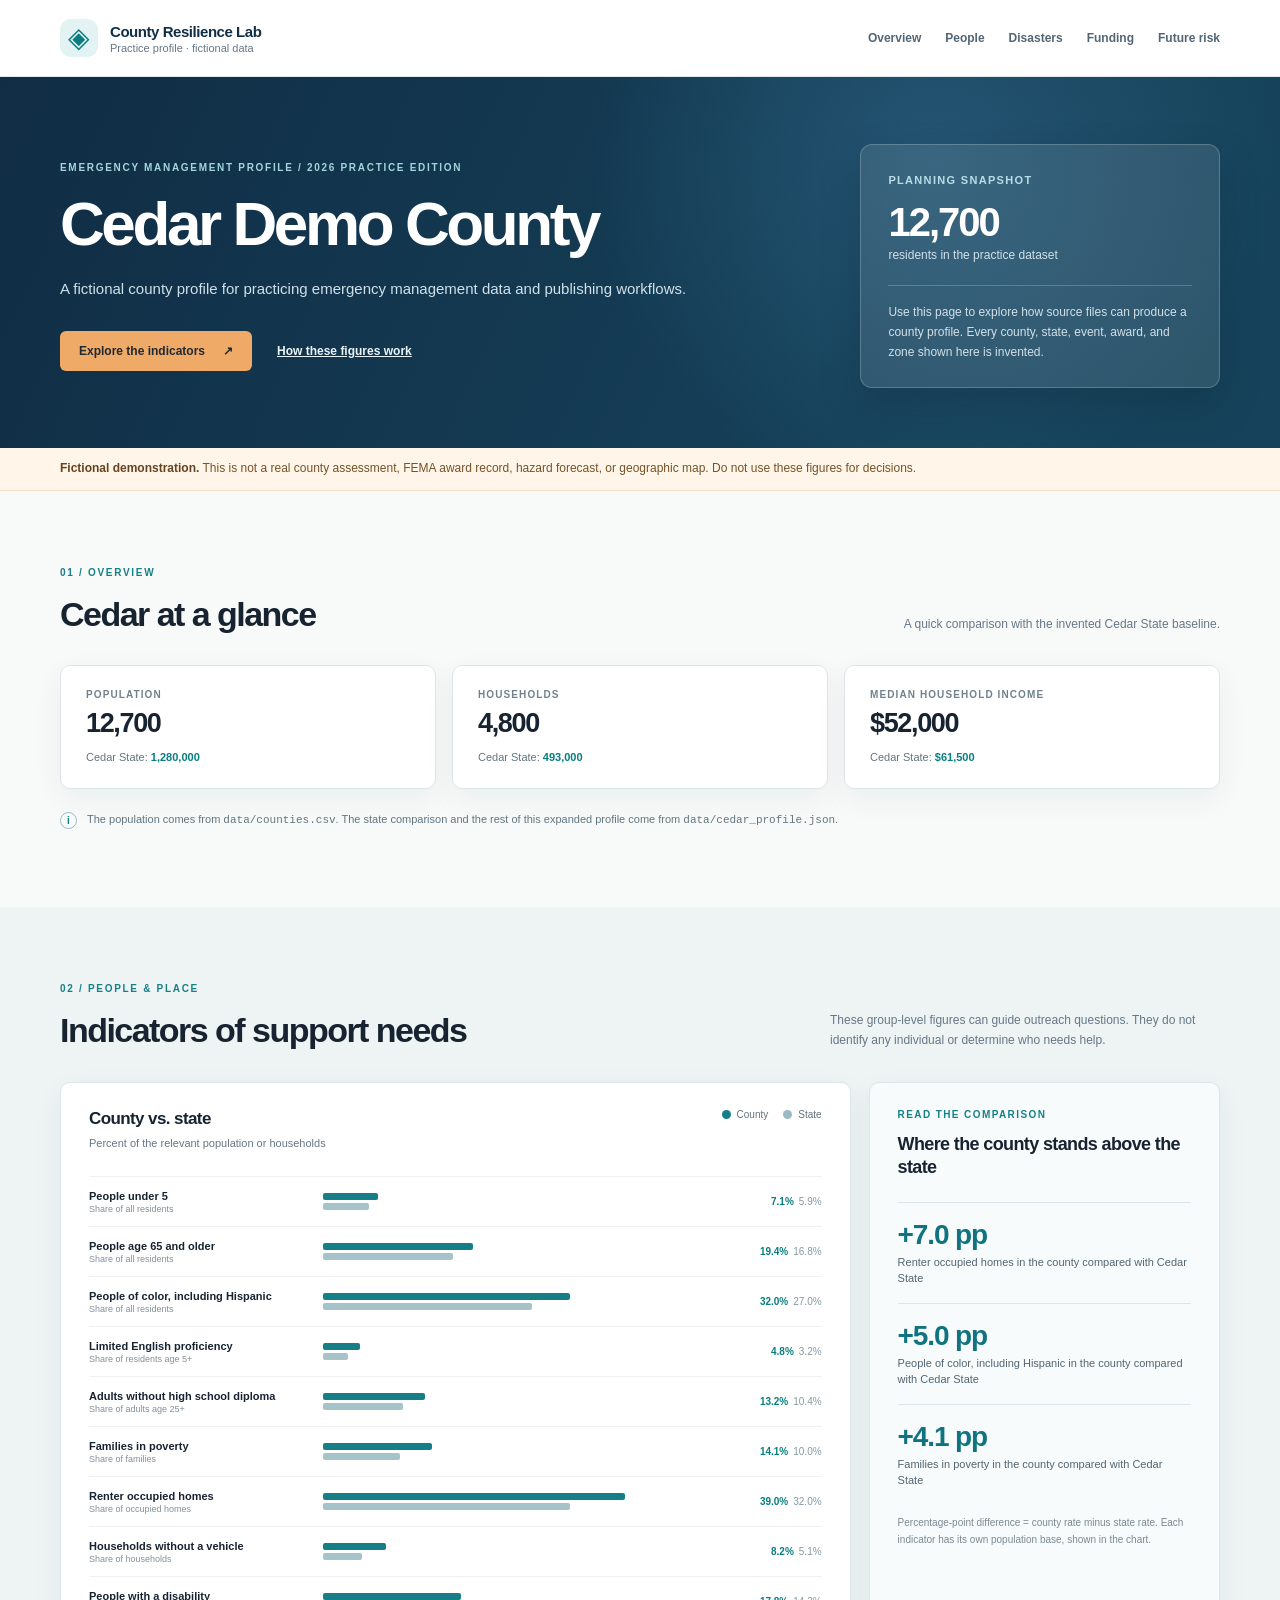
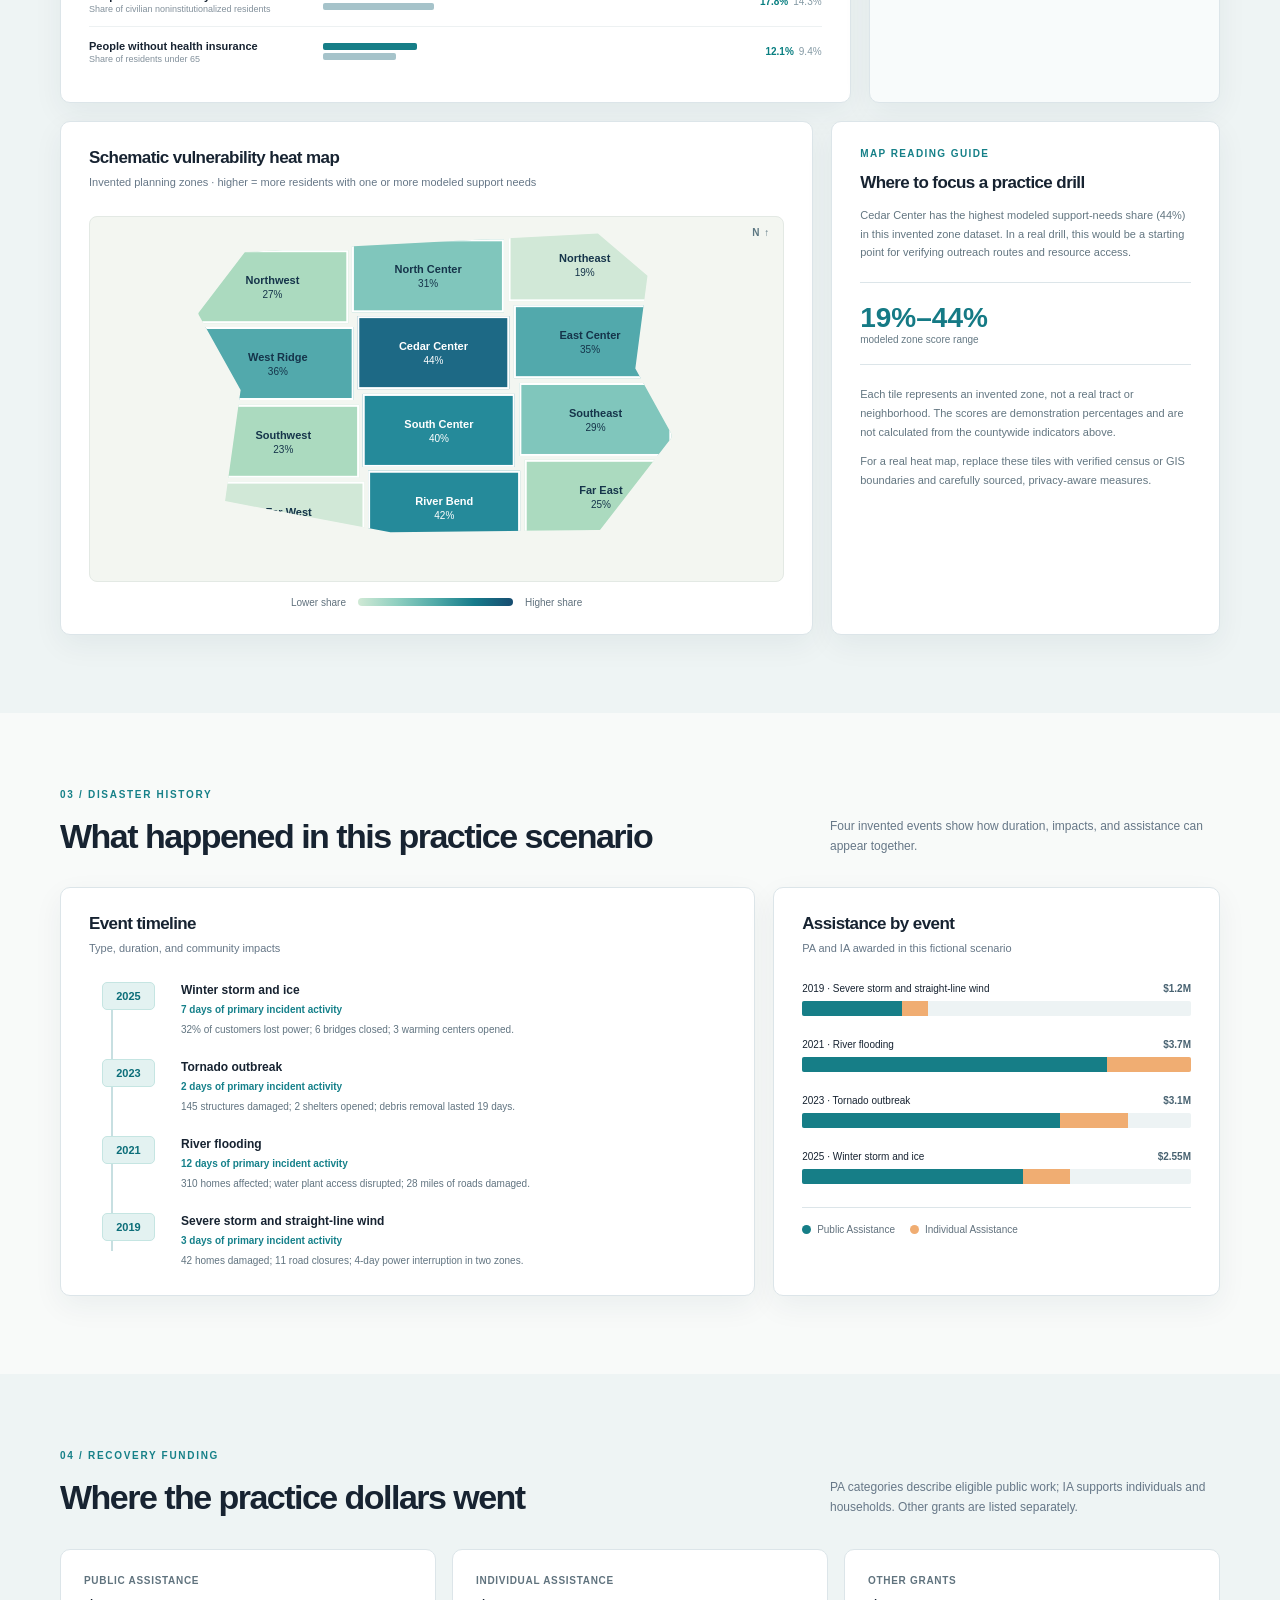
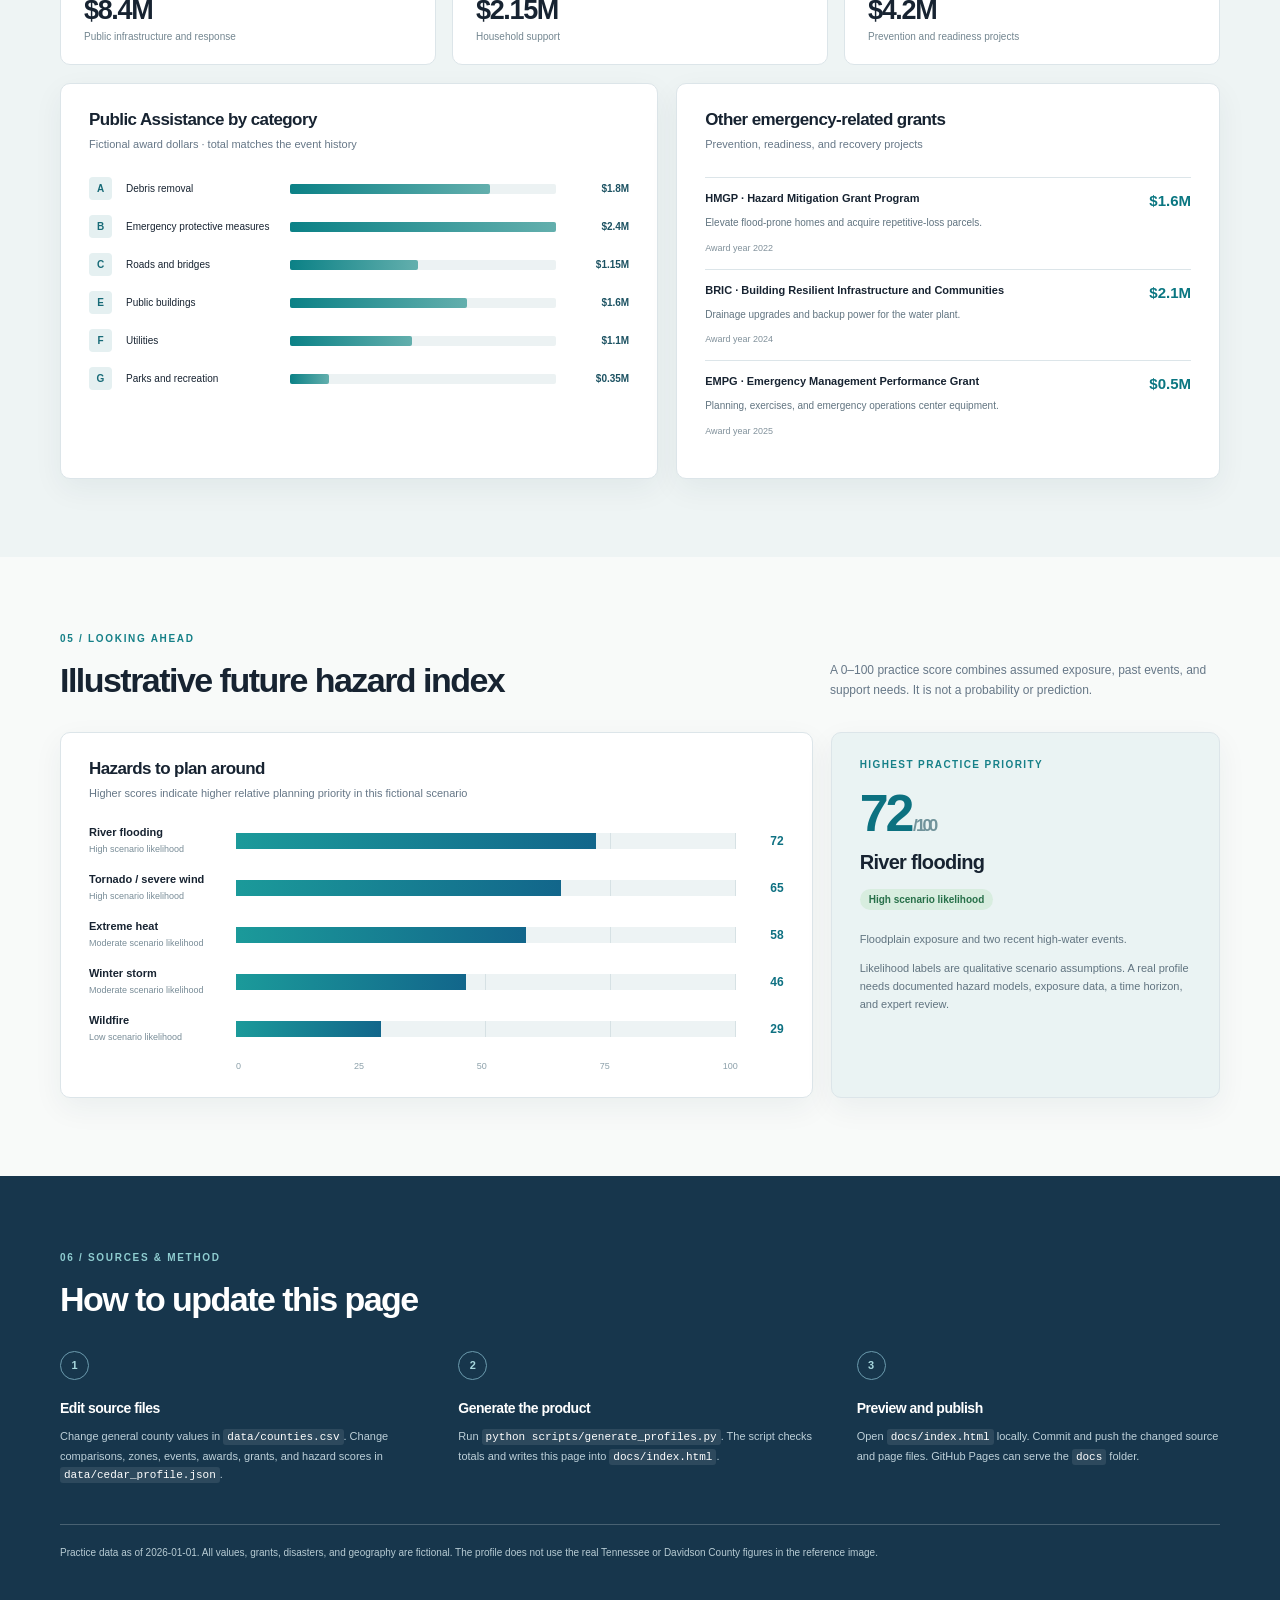
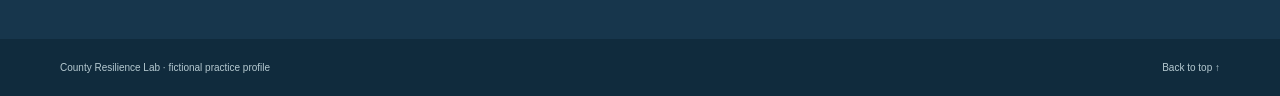
==== docs/index.html @ 6721f36a "expanded county profile attributes" ====
<!doctype html>
<html lang="en">
<head>
  <meta charset="utf-8">
  <meta name="viewport" content="width=device-width, initial-scale=1">
  <meta name="description" content="Fictional Cedar Demo County emergency management profile">
  <title>Cedar Demo County | Resilience Profile</title>
  <link rel="stylesheet" href="assets/dashboard.css">
</head>
<body>
  <header class="site-header" id="top">
    <div class="wrap header-inner">
      <div class="brand"><span class="brand-icon" aria-hidden="true">◈</span><div><strong>County Resilience Lab</strong><small>Practice profile · fictional data</small></div></div>
      <nav aria-label="Sections"><a href="#overview">Overview</a><a href="#people">People</a><a href="#history">Disasters</a><a href="#funding">Funding</a><a href="#risk">Future risk</a></nav>
    </div>
  </header>
  <main>
    <section class="hero">
      <div class="wrap hero-grid">
        <div><p class="eyebrow">Emergency management profile / 2026 practice edition</p><h1 id="county-name">Cedar Demo County</h1><p class="hero-copy" id="description"></p><div class="hero-actions"><a class="button" href="#people">Explore the indicators <span aria-hidden="true">↗</span></a><a class="text-link" href="#methods">How these figures work</a></div></div>
        <div class="hero-callout"><span class="callout-label">Planning snapshot</span><div class="callout-number" id="hero-population"></div><span>residents in the practice dataset</span><div class="callout-rule"></div><p>Use this page to explore how source files can produce a county profile. Every county, state, event, award, and zone shown here is invented.</p></div>
      </div>
    </section>
    <div class="fiction-banner"><div class="wrap"><strong>Fictional demonstration.</strong> This is not a real county assessment, FEMA award record, hazard forecast, or geographic map. Do not use these figures for decisions.</div></div>
    <section class="section wrap" id="overview"><div class="section-head"><div><p class="eyebrow blue">01 / Overview</p><h2>Cedar at a glance</h2></div><p class="section-intro">A quick comparison with the invented Cedar State baseline.</p></div><div class="stat-grid" id="stat-grid"></div><div class="overview-note"><span class="note-icon">i</span><p>The population comes from <code>data/counties.csv</code>. The state comparison and the rest of this expanded profile come from <code>data/cedar_profile.json</code>.</p></div></section>
    <section class="section section-tint" id="people"><div class="wrap"><div class="section-head"><div><p class="eyebrow blue">02 / People &amp; place</p><h2>Indicators of support needs</h2></div><p class="section-intro">These group-level figures can guide outreach questions. They do not identify any individual or determine who needs help.</p></div><div class="people-layout"><div class="panel indicator-panel"><div class="panel-heading"><div><h3>County vs. state</h3><p>Percent of the relevant population or households</p></div><div class="legend"><span><i class="dot county-dot"></i> County</span><span><i class="dot state-dot"></i> State</span></div></div><div id="indicator-chart" class="indicator-chart"></div></div><div class="panel insight-panel"><div class="small-kicker">Read the comparison</div><h3>Where the county stands above the state</h3><div id="indicator-insights"></div><p class="fine-print">Percentage-point difference = county rate minus state rate. Each indicator has its own population base, shown in the chart.</p></div></div><div class="map-layout"><div class="panel map-panel"><div class="panel-heading"><div><h3>Schematic vulnerability heat map</h3><p>Invented planning zones · higher = more residents with one or more modeled support needs</p></div></div><div class="map-frame"><div class="compass">N ↑</div><div class="heat-grid" id="heat-grid" role="img" aria-label="Schematic heat map of 12 fictional Cedar Demo County planning zones"></div></div><div class="heat-legend"><span>Lower share</span><div class="gradient" aria-hidden="true"></div><span>Higher share</span></div></div><div class="panel map-explain"><div class="small-kicker">Map reading guide</div><h3>Where to focus a practice drill</h3><p id="hot-zone"></p><div class="map-metric"><strong id="heat-range"></strong><span>modeled zone score range</span></div><p>Each tile represents an invented zone, not a real tract or neighborhood. The scores are demonstration percentages and are not calculated from the countywide indicators above.</p><p>For a real heat map, replace these tiles with verified census or GIS boundaries and carefully sourced, privacy-aware measures.</p></div></div></div></section>
    <section class="section wrap" id="history"><div class="section-head"><div><p class="eyebrow blue">03 / Disaster history</p><h2>What happened in this practice scenario</h2></div><p class="section-intro">Four invented events show how duration, impacts, and assistance can appear together.</p></div><div class="history-layout"><div class="panel"><div class="panel-heading"><div><h3>Event timeline</h3><p>Type, duration, and community impacts</p></div></div><div id="event-timeline" class="timeline"></div></div><div class="panel awards-panel"><h3>Assistance by event</h3><p>PA and IA awarded in this fictional scenario</p><div id="event-awards" class="event-awards"></div><div class="legend bottom-legend"><span><i class="dot pa-dot"></i> Public Assistance</span><span><i class="dot ia-dot"></i> Individual Assistance</span></div></div></div></section>
    <section class="section section-tint" id="funding"><div class="wrap"><div class="section-head"><div><p class="eyebrow blue">04 / Recovery funding</p><h2>Where the practice dollars went</h2></div><p class="section-intro">PA categories describe eligible public work; IA supports individuals and households. Other grants are listed separately.</p></div><div class="funding-totals" id="funding-totals"></div><div class="funding-layout"><div class="panel"><div class="panel-heading"><div><h3>Public Assistance by category</h3><p>Fictional award dollars · total matches the event history</p></div></div><div id="pa-chart" class="pa-chart"></div></div><div class="panel grant-panel"><div class="panel-heading"><div><h3>Other emergency-related grants</h3><p>Prevention, readiness, and recovery projects</p></div></div><div id="grant-list"></div></div></div></div></section>
    <section class="section wrap" id="risk"><div class="section-head"><div><p class="eyebrow blue">05 / Looking ahead</p><h2>Illustrative future hazard index</h2></div><p class="section-intro">A 0–100 practice score combines assumed exposure, past events, and support needs. It is not a probability or prediction.</p></div><div class="risk-layout"><div class="panel"><div class="panel-heading"><div><h3>Hazards to plan around</h3><p>Higher scores indicate higher relative planning priority in this fictional scenario</p></div></div><div id="risk-chart"></div><div class="risk-axis"><span>0</span><span>25</span><span>50</span><span>75</span><span>100</span></div></div><div class="panel risk-insight"><div class="small-kicker">Highest practice priority</div><div id="top-risk"></div><p class="fine-print">Likelihood labels are qualitative scenario assumptions. A real profile needs documented hazard models, exposure data, a time horizon, and expert review.</p></div></div></section>
    <section class="section methods" id="methods"><div class="wrap"><div class="section-head"><div><p class="eyebrow blue">06 / Sources &amp; method</p><h2>How to update this page</h2></div></div><div class="method-grid"><div><span class="method-number">1</span><h3>Edit source files</h3><p>Change general county values in <code>data/counties.csv</code>. Change comparisons, zones, events, awards, grants, and hazard scores in <code>data/cedar_profile.json</code>.</p></div><div><span class="method-number">2</span><h3>Generate the product</h3><p>Run <code>python scripts/generate_profiles.py</code>. The script checks totals and writes this page into <code>docs/index.html</code>.</p></div><div><span class="method-number">3</span><h3>Preview and publish</h3><p>Open <code>docs/index.html</code> locally. Commit and push the changed source and page files. GitHub Pages can serve the <code>docs</code> folder.</p></div></div><p class="source-footer">Practice data as of <span id="as-of"></span>. All values, grants, disasters, and geography are fictional. The profile does not use the real Tennessee or Davidson County figures in the reference image.</p></div></section>
  </main>
  <footer><div class="wrap footer-inner"><span>County Resilience Lab · fictional practice profile</span><a href="#top">Back to top ↑</a></div></footer>
  <script>window.PROFILE_DATA = {"county": "Cedar Demo County", "state": "Cedar State", "as_of": "2026-01-01", "description": "A fictional county profile for practicing emergency management data and publishing workflows.", "state_facts": {"population": 1280000, "households": 493000, "median_household_income": 61500}, "indicators": [{"label": "People under 5", "county": 7.1, "state": 5.9, "note": "Share of all residents"}, {"label": "People age 65 and older", "county": 19.4, "state": 16.8, "note": "Share of all residents"}, {"label": "People of color, including Hispanic", "county": 32.0, "state": 27.0, "note": "Share of all residents"}, {"label": "Limited English proficiency", "county": 4.8, "state": 3.2, "note": "Share of residents age 5+"}, {"label": "Adults without high school diploma", "county": 13.2, "state": 10.4, "note": "Share of adults age 25+"}, {"label": "Families in poverty", "county": 14.1, "state": 10.0, "note": "Share of families"}, {"label": "Renter occupied homes", "county": 39.0, "state": 32.0, "note": "Share of occupied homes"}, {"label": "Households without a vehicle", "county": 8.2, "state": 5.1, "note": "Share of households"}, {"label": "People with a disability", "county": 17.8, "state": 14.3, "note": "Share of civilian noninstitutionalized residents"}, {"label": "People without health insurance", "county": 12.1, "state": 9.4, "note": "Share of residents under 65"}], "zones": [{"name": "Northwest", "score": 27, "population": 880}, {"name": "North Center", "score": 31, "population": 1100}, {"name": "Northeast", "score": 19, "population": 960}, {"name": "West Ridge", "score": 36, "population": 1010}, {"name": "Cedar Center", "score": 44, "population": 1690}, {"name": "East Center", "score": 35, "population": 1150}, {"name": "Southwest", "score": 23, "population": 840}, {"name": "South Center", "score": 40, "population": 1360}, {"name": "Southeast", "score": 29, "population": 1030}, {"name": "Far West", "score": 20, "population": 790}, {"name": "River Bend", "score": 42, "population": 1060}, {"name": "Far East", "score": 25, "population": 830}], "disasters": [{"year": 2019, "type": "Severe storm and straight-line wind", "duration_days": 3, "impact": "42 homes damaged; 11 road closures; 4-day power interruption in two zones.", "pa": 950000, "ia": 250000}, {"year": 2021, "type": "River flooding", "duration_days": 12, "impact": "310 homes affected; water plant access disrupted; 28 miles of roads damaged.", "pa": 2900000, "ia": 800000}, {"year": 2023, "type": "Tornado outbreak", "duration_days": 2, "impact": "145 structures damaged; 2 shelters opened; debris removal lasted 19 days.", "pa": 2450000, "ia": 650000}, {"year": 2025, "type": "Winter storm and ice", "duration_days": 7, "impact": "32% of customers lost power; 6 bridges closed; 3 warming centers opened.", "pa": 2100000, "ia": 450000}], "pa_categories": [{"code": "A", "name": "Debris removal", "amount": 1800000}, {"code": "B", "name": "Emergency protective measures", "amount": 2400000}, {"code": "C", "name": "Roads and bridges", "amount": 1150000}, {"code": "E", "name": "Public buildings", "amount": 1600000}, {"code": "F", "name": "Utilities", "amount": 1100000}, {"code": "G", "name": "Parks and recreation", "amount": 350000}], "grants": [{"name": "Hazard Mitigation Grant Program", "short": "HMGP", "year": 2022, "amount": 1600000, "purpose": "Elevate flood-prone homes and acquire repetitive-loss parcels."}, {"name": "Building Resilient Infrastructure and Communities", "short": "BRIC", "year": 2024, "amount": 2100000, "purpose": "Drainage upgrades and backup power for the water plant."}, {"name": "Emergency Management Performance Grant", "short": "EMPG", "year": 2025, "amount": 500000, "purpose": "Planning, exercises, and emergency operations center equipment."}], "hazards": [{"type": "River flooding", "score": 72, "likelihood": "High", "driver": "Floodplain exposure and two recent high-water events"}, {"type": "Tornado / severe wind", "score": 65, "likelihood": "High", "driver": "Open terrain and historic wind damage"}, {"type": "Extreme heat", "score": 58, "likelihood": "Moderate", "driver": "Older residents and limited cooling access"}, {"type": "Winter storm", "score": 46, "likelihood": "Moderate", "driver": "Power and road network sensitivity"}, {"type": "Wildfire", "score": 29, "likelihood": "Low", "driver": "Limited modeled wildland exposure"}], "facts": {"population": 12700, "households": 4800, "median_household_income": 52000}};</script>
  <script src="assets/dashboard.js"></script>
</body>
</html>
---- docs/assets/dashboard.css ----
:root{--ink:#172331;--muted:#667787;--navy:#102f47;--blue:#17668a;--sky:#e9f3f6;--teal:#087e80;--orange:#e8904b;--line:#dce5e9;--paper:#fff;--bg:#f8faf9;--shadow:0 10px 30px rgba(22,51,68,.06);font-family:'DM Sans',Arial,sans-serif;color:var(--ink);background:var(--bg);scroll-behavior:smooth}
*{box-sizing:border-box}body{margin:0}a{color:inherit}button{font:inherit}.wrap{width:min(1160px,calc(100% - 48px));margin:auto}.site-header{background:#fff;border-bottom:1px solid #e2e9ed}.header-inner{display:flex;align-items:center;justify-content:space-between;gap:25px;min-height:76px}.brand{display:flex;align-items:center;gap:12px;color:var(--navy)}.brand-icon{display:grid;place-items:center;width:38px;height:38px;background:#e3f2f3;border-radius:11px;color:var(--teal);font-size:28px;line-height:1}.brand strong,.brand small{display:block}.brand strong{font:800 15px Manrope,Arial,sans-serif;letter-spacing:-.03em}.brand small{font-size:11px;color:var(--muted);margin-top:2px}.site-header nav{display:flex;gap:24px}.site-header nav a{font-size:12px;text-decoration:none;font-weight:700;color:#536676}.site-header nav a:hover,.footer-inner a:hover{text-decoration:underline;color:var(--blue)}
.hero{background:radial-gradient(circle at 73% 23%,#245573 0,transparent 35%),linear-gradient(115deg,#102d45,#16435b 80%);color:#fff;padding:67px 0 60px}.hero-grid{display:grid;grid-template-columns:minmax(0,1.5fr) minmax(285px,.75fr);gap:7%;align-items:center}.eyebrow{font-weight:800;text-transform:uppercase;letter-spacing:.17em;font-size:10px;color:#a2d6d8;margin:0 0 16px}.eyebrow.blue{color:#168088}.hero h1{font:800 clamp(38px,5vw,62px)/1.12 Manrope,Arial,sans-serif;letter-spacing:-.055em;margin:0 0 18px}.hero-copy{color:#d1e1e8;line-height:1.75;max-width:650px;font-size:15px}.hero-actions{display:flex;align-items:center;gap:25px;margin-top:28px}.button{background:#f0aa68;color:#1f2932;text-decoration:none;font-weight:800;padding:13px 19px;border-radius:6px;font-size:12px;display:inline-flex;gap:18px}.button:hover{background:#ffbd7f}.text-link{color:#eaf4f7;font-size:12px;font-weight:700}.hero-callout{background:rgba(255,255,255,.1);border:1px solid rgba(255,255,255,.2);border-radius:12px;padding:25px 27px;box-shadow:0 18px 38px #0a213045}.callout-label{font-size:11px;letter-spacing:.12em;text-transform:uppercase;color:#b9dce5;font-weight:700}.callout-number{font:800 40px Manrope,Arial,sans-serif;letter-spacing:-.05em;margin:12px 0 0}.hero-callout>span:nth-of-type(2){font-size:12px;color:#d1e1e8}.callout-rule{height:1px;background:#ffffff36;margin:22px 0 17px}.hero-callout p{font-size:12px;line-height:1.65;color:#d1e1e8;margin:0}.fiction-banner{background:#fff6e9;border-bottom:1px solid #f3e1c9;color:#745328;font-size:12px;line-height:1.6;padding:11px 0}.fiction-banner strong{color:#65431f}
.section{padding-top:76px;padding-bottom:78px;scroll-margin-top:10px}.section-tint{background:#eef4f4}.section-head{display:flex;justify-content:space-between;align-items:end;gap:25px;margin-bottom:31px}.section-head h2{font:800 clamp(26px,3vw,34px)/1.2 Manrope,Arial,sans-serif;letter-spacing:-.045em;margin:0}.section-intro{max-width:390px;font-size:12px;line-height:1.65;color:var(--muted);margin:0}.stat-grid{display:grid;grid-template-columns:repeat(3,1fr);gap:16px}.stat-card,.panel{background:var(--paper);border:1px solid var(--line);box-shadow:var(--shadow);border-radius:10px}.stat-card{padding:23px 25px}.stat-card .stat-label{display:block;text-transform:uppercase;font-size:10px;letter-spacing:.11em;color:#71828d;font-weight:800}.stat-card strong{display:block;font:800 27px Manrope,Arial,sans-serif;letter-spacing:-.05em;margin:8px 0}.stat-card .stat-compare{font-size:11px;color:#617581}.stat-card .stat-compare b{color:var(--teal)}.overview-note{display:flex;align-items:center;gap:10px;margin-top:22px;color:#617581;font-size:11px}.overview-note p{margin:0;line-height:1.5}.note-icon{display:grid;place-items:center;border:1px solid #98bbc3;border-radius:50%;width:17px;height:17px;flex:none;color:var(--teal);font-size:10px;font-weight:700}.panel{padding:26px 28px}.panel-heading{display:flex;justify-content:space-between;gap:18px;align-items:flex-start;margin-bottom:25px}.panel h3,.method-grid h3{font:800 17px Manrope,Arial,sans-serif;letter-spacing:-.035em;margin:0 0 6px}.panel-heading p,.awards-panel>p{font-size:11px;color:var(--muted);margin:0;line-height:1.5}.people-layout{display:grid;grid-template-columns:minmax(0,1.8fr) minmax(260px,.8fr);gap:18px}.legend{display:flex;gap:15px;align-items:center;white-space:nowrap;font-size:10px;color:#61717d}.legend>span{display:flex;align-items:center;gap:6px}.dot{display:inline-block;width:9px;height:9px;border-radius:50%}.county-dot,.pa-dot{background:#167e87}.state-dot{background:#9bbbc4}.ia-dot{background:#f0ad72}.indicator-row{display:grid;grid-template-columns:220px minmax(130px,1fr) 98px;align-items:center;gap:14px;padding:10px 0;border-top:1px solid #edf1f2}.indicator-label strong{display:block;font-size:11px}.indicator-label small{display:block;font-size:9px;color:#82909b;margin-top:2px}.paired-bars{height:29px;display:flex;flex-direction:column;justify-content:center;gap:3px}.paired-bars i{height:7px;border-radius:2px;display:block}.paired-bars .county{background:#167e87}.paired-bars .state{background:#a6c3ca}.indicator-values{font-size:10px;text-align:right;white-space:nowrap}.indicator-values b{color:#087e80}.indicator-values span{color:#8499a4;margin-left:5px}.small-kicker{font-size:10px;letter-spacing:.14em;color:#168088;text-transform:uppercase;font-weight:800;margin-bottom:13px}.insight-panel{background:#f8fbfb}.insight-panel h3{font-size:18px;line-height:1.3;margin-bottom:23px}.insight-item{border-top:1px solid var(--line);padding:16px 0}.insight-item strong{font:800 28px Manrope,Arial,sans-serif;letter-spacing:-.04em;color:#0f7380}.insight-item span{display:block;font-size:11px;line-height:1.45;margin-top:4px;color:#526573}.fine-print{font-size:10px;line-height:1.65;color:#7a8993}.map-layout{display:grid;grid-template-columns:minmax(0,1.55fr) minmax(260px,.8fr);gap:18px;margin-top:18px}.map-frame{position:relative;background:#f3f6f1;border:1px solid #e3e9e4;border-radius:8px;padding:22px 36px 28px;min-height:366px}.compass{position:absolute;top:10px;right:13px;font-size:10px;letter-spacing:.1em;font-weight:800;color:#5c7782}.heat-grid{height:305px;width:min(100%,465px);margin:auto;display:grid;grid-template-columns:repeat(3,1fr);grid-template-rows:repeat(4,1fr);gap:4px;transform:rotate(-4deg);clip-path:polygon(11% 0,87% 2%,97% 17%,93% 47%,100% 70%,83% 99%,38% 95%,3% 81%,8% 45%,0 19%)}.heat-cell{border:2px solid #fff;display:flex;justify-content:center;align-items:center;flex-direction:column;gap:3px;text-align:center;color:#15344a;min-width:0;padding:4px;transform:rotate(4deg)}.heat-cell strong{font-size:11px}.heat-cell span{font-size:10px}.heat-cell:focus{outline:3px solid #173e63;outline-offset:-3px}.heat-legend{display:flex;gap:12px;align-items:center;margin-top:15px;justify-content:center;font-size:10px;color:#60717d}.gradient{width:155px;height:8px;border-radius:99px;background:linear-gradient(90deg,#d0e9d5,#8fcfc0,#50aaa8,#167b8b,#174c70)}.map-explain p{font-size:11px;line-height:1.7;color:#637681}.map-explain .map-metric{display:flex;flex-direction:column;border-top:1px solid var(--line);border-bottom:1px solid var(--line);padding:19px 0;margin:20px 0}.map-metric strong{font:800 28px Manrope,Arial,sans-serif;color:#157a85}.map-metric span{font-size:10px;color:#657984}.map-explain h3{line-height:1.35}
.history-layout{display:grid;grid-template-columns:minmax(0,1.4fr) minmax(290px,.9fr);gap:18px}.timeline{position:relative;padding-left:13px}.timeline:before{content:"";position:absolute;left:22px;top:18px;bottom:18px;background:#c7dfe1;width:2px}.event{position:relative;display:grid;grid-template-columns:69px 1fr;gap:10px;padding:0 0 21px}.event:last-child{padding-bottom:0}.event-year{z-index:1;position:relative;width:53px;height:28px;display:grid;place-items:center;background:#e3f2f1;border:1px solid #c5e5e2;border-radius:5px;color:#0c6e79;font-weight:800;font-size:11px}.event-content h4{font:800 12px Manrope,Arial,sans-serif;margin:1px 0 5px}.event-content p{font-size:10px;color:#617480;line-height:1.55;margin:0}.event-meta{color:#15808a!important;font-weight:700;margin-bottom:5px!important}.event-awards{margin-top:26px}.award-row{margin-bottom:23px}.award-row-top{display:flex;justify-content:space-between;font-size:10px;gap:10px;margin-bottom:7px}.award-row-top strong{color:#486271}.award-track{height:15px;background:#edf3f4;border-radius:2px;display:flex;overflow:hidden}.award-track .pa{background:#167e87}.award-track .ia{background:#f0ad72}.bottom-legend{border-top:1px solid var(--line);padding-top:16px;white-space:normal}
.funding-totals{display:grid;grid-template-columns:repeat(3,1fr);gap:16px;margin-bottom:18px}.funding-total{background:#fff;border:1px solid var(--line);border-radius:10px;padding:20px 23px}.funding-total span{font-size:10px;color:#60737e;letter-spacing:.07em;text-transform:uppercase;font-weight:800}.funding-total strong{font:800 27px Manrope,Arial,sans-serif;letter-spacing:-.05em;display:block;margin-top:7px}.funding-total small{font-size:10px;color:#738690}.funding-layout{display:grid;grid-template-columns:minmax(0,1.1fr) minmax(300px,1fr);gap:18px}.pa-row{display:grid;grid-template-columns:28px 155px 1fr 64px;align-items:center;gap:9px;margin-bottom:15px;font-size:10px}.pa-code{display:grid;place-items:center;width:23px;height:23px;background:#e5f0f1;color:#176a77;border-radius:4px;font-weight:800}.pa-track{height:10px;background:#ecf2f3;border-radius:2px}.pa-fill{display:block;height:100%;background:linear-gradient(90deg,#0b8186,#63afad);border-radius:2px}.pa-amount{text-align:right;font-weight:800;color:#1c5262}.grant-item{padding:14px 0;border-top:1px solid var(--line)}.grant-top{display:flex;justify-content:space-between;gap:12px}.grant-item strong{font-size:11px}.grant-item .grant-amount{font:800 15px Manrope,Arial,sans-serif;color:#0a7681;white-space:nowrap}.grant-item p{font-size:10px;color:#617480;line-height:1.55;margin:6px 0}.grant-item small{font-size:9px;color:#81919b}
.risk-layout{display:grid;grid-template-columns:minmax(0,1.45fr) minmax(270px,.75fr);gap:18px}.risk-row{display:grid;grid-template-columns:135px 1fr 36px;gap:12px;align-items:center;margin:17px 0}.risk-label strong{display:block;font-size:11px}.risk-label small{font-size:9px;color:#788c97}.risk-track{height:16px;background:repeating-linear-gradient(90deg,#edf3f4 0,#edf3f4 calc(25% - 1px),#d6e1e4 calc(25% - 1px),#d6e1e4 25%)}.risk-fill{height:100%;background:linear-gradient(90deg,#1b9a9a,#12668b);display:block}.risk-score{text-align:right;color:#0f7182;font-weight:800;font-size:12px}.risk-axis{display:flex;justify-content:space-between;margin:8px 46px 0 147px;color:#8ca0aa;font-size:9px}.risk-insight{background:#eaf3f3}.risk-insight .big-risk{font:800 52px Manrope,Arial,sans-serif;letter-spacing:-.06em;color:#0c7180;margin:8px 0}.risk-insight h3{font-size:20px}.risk-insight p{font-size:11px;line-height:1.65;color:#617480}.risk-insight .likelihood-pill{display:inline-block;padding:5px 9px;background:#d8eddf;color:#277049;font-size:10px;font-weight:800;border-radius:99px;margin:9px 0}
.methods{background:#17364c;color:#e8f0f2}.methods .section-head h2{color:#fff}.methods .eyebrow.blue{color:#8fcdd0}.method-grid{display:grid;grid-template-columns:repeat(3,1fr);gap:35px}.method-number{display:grid;place-items:center;width:29px;height:29px;border:1px solid #6b9bae;color:#a7d7dd;border-radius:50%;font:800 11px Manrope,Arial,sans-serif;margin-bottom:20px}.method-grid h3{color:#fff;font-size:14px}.method-grid p{font-size:11px;color:#bdd0d9;line-height:1.7}.methods code{background:#ffffff18;color:#fff;padding:2px 4px;border-radius:3px;word-break:break-word}.source-footer{border-top:1px solid #ffffff36;margin:28px 0 0;padding-top:20px;font-size:10px;line-height:1.6;color:#b7cbd3}footer{background:#102b3d;color:#b5c9d0}.footer-inner{display:flex;justify-content:space-between;gap:20px;padding:23px 0;font-size:10px}.footer-inner a{text-decoration:none}
@media(max-width:1000px){.site-header nav{gap:12px}.indicator-row{grid-template-columns:175px 1fr 78px}.people-layout,.map-layout,.history-layout,.funding-layout,.risk-layout{grid-template-columns:1fr}.map-layout{grid-template-columns:1.4fr 1fr}.insight-panel{display:grid;grid-template-columns:repeat(3,1fr);gap:10px}.insight-panel>.small-kicker,.insight-panel>h3,.insight-panel>.fine-print{grid-column:1/-1}.insight-item{padding:10px}.risk-axis{margin-left:147px}}
@media(max-width:700px){.wrap{width:min(100% - 32px,1160px)}.header-inner{display:block;padding:14px 0}.site-header nav{overflow-x:auto;margin-top:14px;padding-bottom:3px}.site-header nav a{white-space:nowrap}.hero{padding:48px 0}.hero-grid{grid-template-columns:1fr;gap:28px}.hero-callout{max-width:430px}.section{padding-top:55px;padding-bottom:58px}.section-head{display:block}.section-intro{margin-top:11px}.stat-grid,.funding-totals,.method-grid,.map-layout{grid-template-columns:1fr}.people-layout{grid-template-columns:1fr}.indicator-row{grid-template-columns:130px 1fr 72px;gap:7px}.indicator-label strong{font-size:10px}.indicator-label small{font-size:8px}.indicator-values{font-size:9px}.insight-panel{display:block}.map-frame{padding:20px 10px}.heat-cell strong{font-size:9px}.heat-cell span{font-size:9px}.pa-row{grid-template-columns:24px 118px 1fr 54px;gap:5px;font-size:9px}.risk-row{grid-template-columns:110px 1fr 31px;gap:7px}.risk-axis{margin-left:117px}.hero-actions{flex-wrap:wrap}.panel{padding:22px 18px}}
@media(prefers-reduced-motion:reduce){:root{scroll-behavior:auto}}
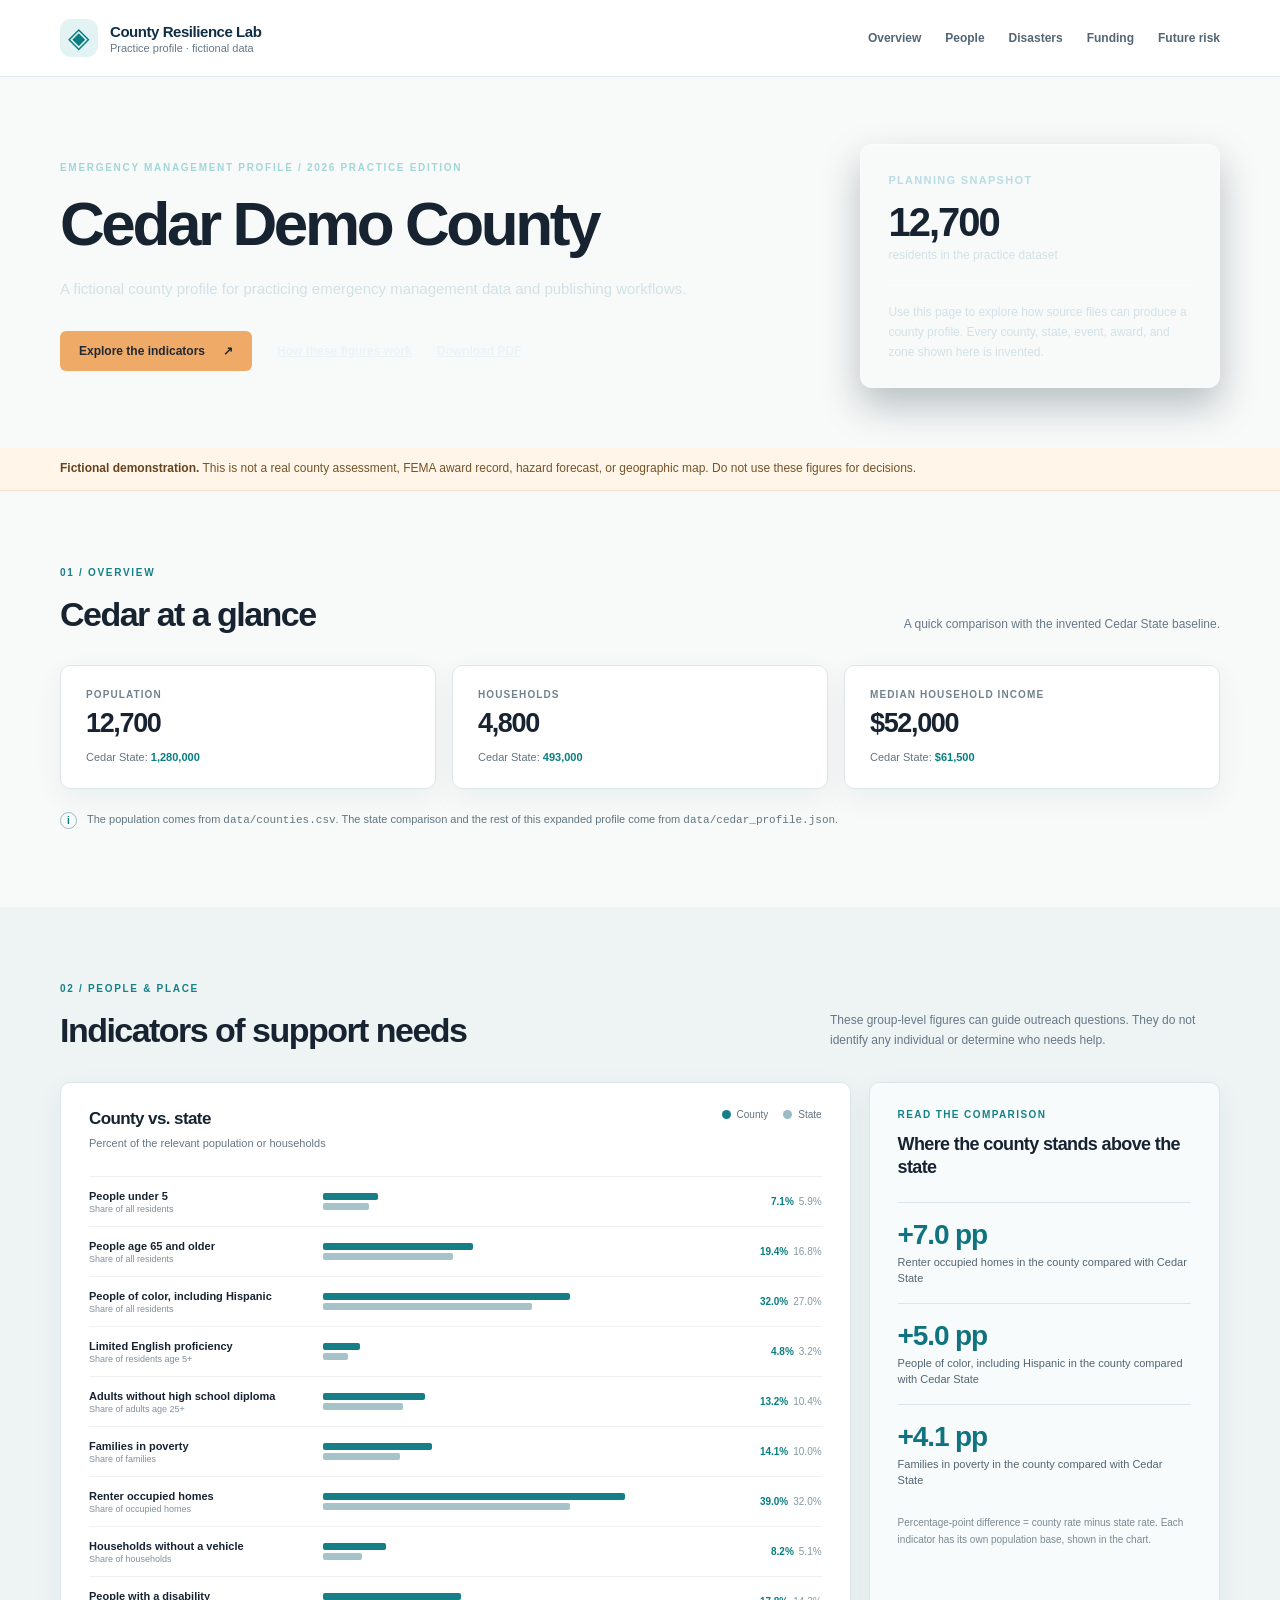
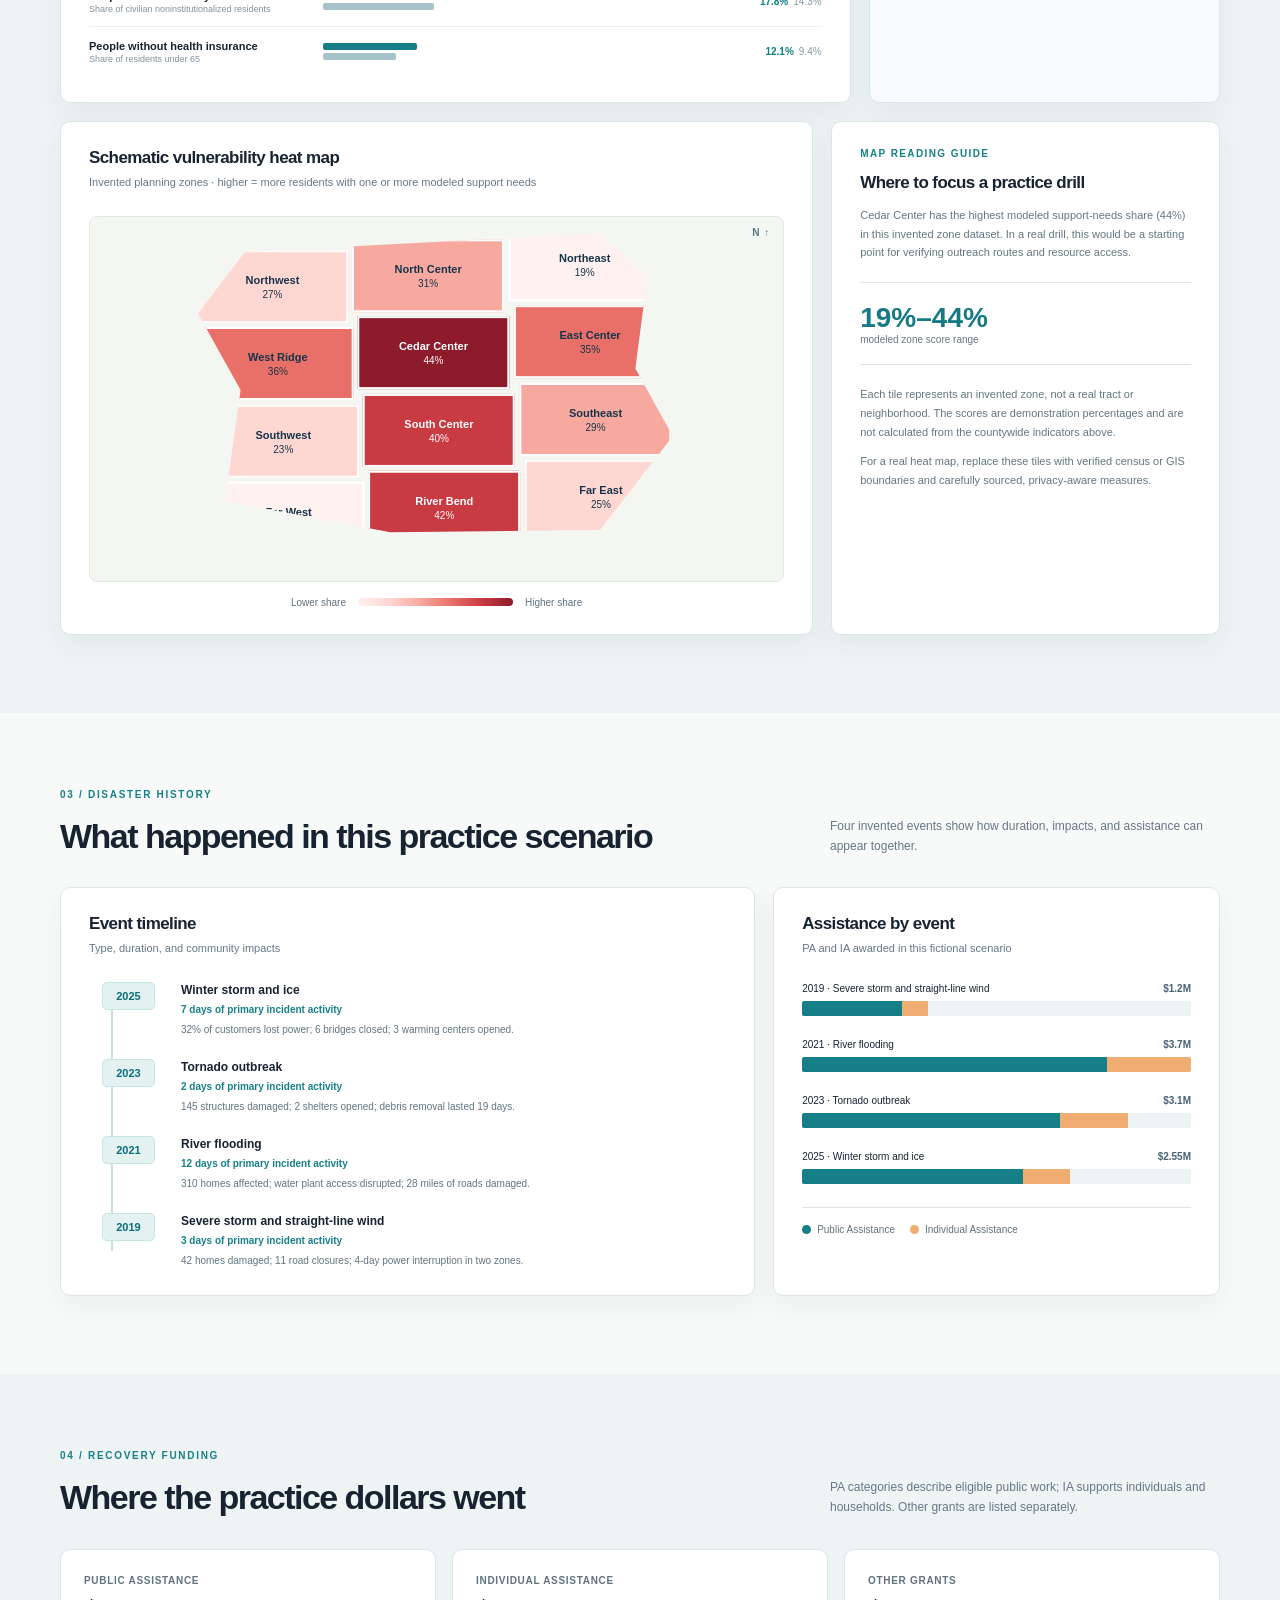
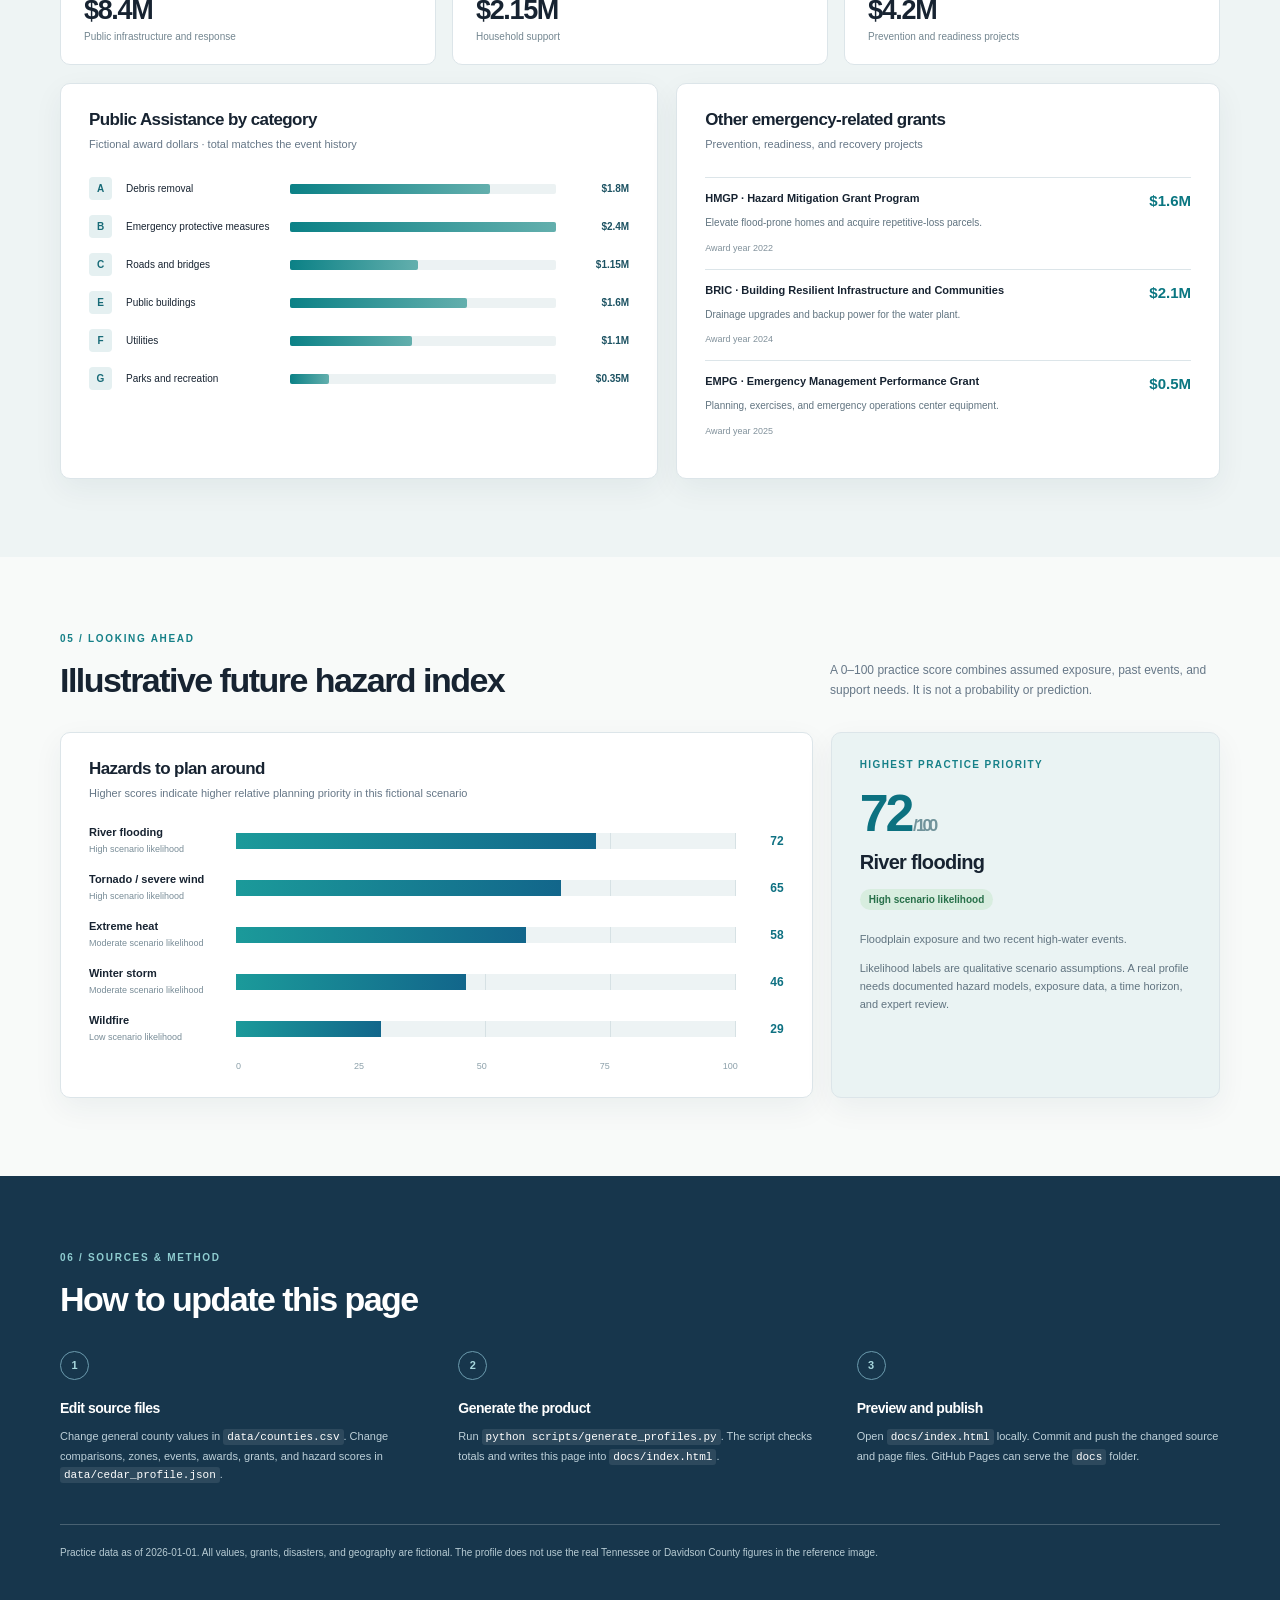
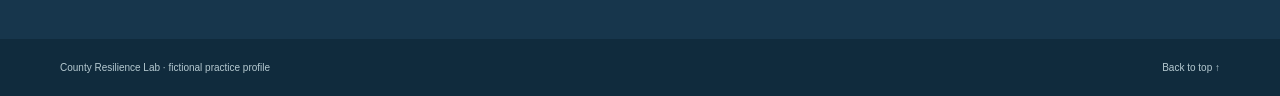
==== commit a890b40b: "Refresh generated county profiles" ====
--- a/docs/index.html
+++ b/docs/index.html
@@ -17,8 +17,9 @@
   <main>
     <section class="hero">
       <div class="wrap hero-grid">
-        <div><p class="eyebrow">Emergency management profile / 2026 practice edition</p><h1 id="county-name">Cedar Demo County</h1><p class="hero-copy" id="description"></p><div class="hero-actions"><a class="button" href="#people">Explore the indicators <span aria-hidden="true">↗</span></a><a class="text-link" href="#methods">How these figures work</a></div></div>
+        <div><p class="eyebrow">Emergency management profile / 2026 practice edition</p><h1 id="county-name">Cedar Demo County</h1><p class="hero-copy" id="description"></p><div class="hero-actions"><a class="button" href="#people">Explore the indicators <span aria-hidden="true">↗</span></a><a class="text-link" href="#methods">How these figures work</a><a class="text-link" href="Cedar_Demo_County_Resilience_Profile.pdf" download>Download PDF</a></div></div>
         <div class="hero-callout"><span class="callout-label">Planning snapshot</span><div class="callout-number" id="hero-population"></div><span>residents in the practice dataset</span><div class="callout-rule"></div><p>Use this page to explore how source files can produce a county profile. Every county, state, event, award, and zone shown here is invented.</p></div>
+
       </div>
     </section>
     <div class="fiction-banner"><div class="wrap"><strong>Fictional demonstration.</strong> This is not a real county assessment, FEMA award record, hazard forecast, or geographic map. Do not use these figures for decisions.</div></div>
--- a/docs/assets/dashboard.css
+++ b/docs/assets/dashboard.css
@@ -1,7 +1,7 @@
 :root{--ink:#172331;--muted:#667787;--navy:#102f47;--blue:#17668a;--sky:#e9f3f6;--teal:#087e80;--orange:#e8904b;--line:#dce5e9;--paper:#fff;--bg:#f8faf9;--shadow:0 10px 30px rgba(22,51,68,.06);font-family:'DM Sans',Arial,sans-serif;color:var(--ink);background:var(--bg);scroll-behavior:smooth}
 *{box-sizing:border-box}body{margin:0}a{color:inherit}button{font:inherit}.wrap{width:min(1160px,calc(100% - 48px));margin:auto}.site-header{background:#fff;border-bottom:1px solid #e2e9ed}.header-inner{display:flex;align-items:center;justify-content:space-between;gap:25px;min-height:76px}.brand{display:flex;align-items:center;gap:12px;color:var(--navy)}.brand-icon{display:grid;place-items:center;width:38px;height:38px;background:#e3f2f3;border-radius:11px;color:var(--teal);font-size:28px;line-height:1}.brand strong,.brand small{display:block}.brand strong{font:800 15px Manrope,Arial,sans-serif;letter-spacing:-.03em}.brand small{font-size:11px;color:var(--muted);margin-top:2px}.site-header nav{display:flex;gap:24px}.site-header nav a{font-size:12px;text-decoration:none;font-weight:700;color:#536676}.site-header nav a:hover,.footer-inner a:hover{text-decoration:underline;color:var(--blue)}
-.hero{background:radial-gradient(circle at 73% 23%,#245573 0,transparent 35%),linear-gradient(115deg,#102d45,#16435b 80%);color:#fff;padding:67px 0 60px}.hero-grid{display:grid;grid-template-columns:minmax(0,1.5fr) minmax(285px,.75fr);gap:7%;align-items:center}.eyebrow{font-weight:800;text-transform:uppercase;letter-spacing:.17em;font-size:10px;color:#a2d6d8;margin:0 0 16px}.eyebrow.blue{color:#168088}.hero h1{font:800 clamp(38px,5vw,62px)/1.12 Manrope,Arial,sans-serif;letter-spacing:-.055em;margin:0 0 18px}.hero-copy{color:#d1e1e8;line-height:1.75;max-width:650px;font-size:15px}.hero-actions{display:flex;align-items:center;gap:25px;margin-top:28px}.button{background:#f0aa68;color:#1f2932;text-decoration:none;font-weight:800;padding:13px 19px;border-radius:6px;font-size:12px;display:inline-flex;gap:18px}.button:hover{background:#ffbd7f}.text-link{color:#eaf4f7;font-size:12px;font-weight:700}.hero-callout{background:rgba(255,255,255,.1);border:1px solid rgba(255,255,255,.2);border-radius:12px;padding:25px 27px;box-shadow:0 18px 38px #0a213045}.callout-label{font-size:11px;letter-spacing:.12em;text-transform:uppercase;color:#b9dce5;font-weight:700}.callout-number{font:800 40px Manrope,Arial,sans-serif;letter-spacing:-.05em;margin:12px 0 0}.hero-callout>span:nth-of-type(2){font-size:12px;color:#d1e1e8}.callout-rule{height:1px;background:#ffffff36;margin:22px 0 17px}.hero-callout p{font-size:12px;line-height:1.65;color:#d1e1e8;margin:0}.fiction-banner{background:#fff6e9;border-bottom:1px solid #f3e1c9;color:#745328;font-size:12px;line-height:1.6;padding:11px 0}.fiction-banner strong{color:#65431f}
-.section{padding-top:76px;padding-bottom:78px;scroll-margin-top:10px}.section-tint{background:#eef4f4}.section-head{display:flex;justify-content:space-between;align-items:end;gap:25px;margin-bottom:31px}.section-head h2{font:800 clamp(26px,3vw,34px)/1.2 Manrope,Arial,sans-serif;letter-spacing:-.045em;margin:0}.section-intro{max-width:390px;font-size:12px;line-height:1.65;color:var(--muted);margin:0}.stat-grid{display:grid;grid-template-columns:repeat(3,1fr);gap:16px}.stat-card,.panel{background:var(--paper);border:1px solid var(--line);box-shadow:var(--shadow);border-radius:10px}.stat-card{padding:23px 25px}.stat-card .stat-label{display:block;text-transform:uppercase;font-size:10px;letter-spacing:.11em;color:#71828d;font-weight:800}.stat-card strong{display:block;font:800 27px Manrope,Arial,sans-serif;letter-spacing:-.05em;margin:8px 0}.stat-card .stat-compare{font-size:11px;color:#617581}.stat-card .stat-compare b{color:var(--teal)}.overview-note{display:flex;align-items:center;gap:10px;margin-top:22px;color:#617581;font-size:11px}.overview-note p{margin:0;line-height:1.5}.note-icon{display:grid;place-items:center;border:1px solid #98bbc3;border-radius:50%;width:17px;height:17px;flex:none;color:var(--teal);font-size:10px;font-weight:700}.panel{padding:26px 28px}.panel-heading{display:flex;justify-content:space-between;gap:18px;align-items:flex-start;margin-bottom:25px}.panel h3,.method-grid h3{font:800 17px Manrope,Arial,sans-serif;letter-spacing:-.035em;margin:0 0 6px}.panel-heading p,.awards-panel>p{font-size:11px;color:var(--muted);margin:0;line-height:1.5}.people-layout{display:grid;grid-template-columns:minmax(0,1.8fr) minmax(260px,.8fr);gap:18px}.legend{display:flex;gap:15px;align-items:center;white-space:nowrap;font-size:10px;color:#61717d}.legend>span{display:flex;align-items:center;gap:6px}.dot{display:inline-block;width:9px;height:9px;border-radius:50%}.county-dot,.pa-dot{background:#167e87}.state-dot{background:#9bbbc4}.ia-dot{background:#f0ad72}.indicator-row{display:grid;grid-template-columns:220px minmax(130px,1fr) 98px;align-items:center;gap:14px;padding:10px 0;border-top:1px solid #edf1f2}.indicator-label strong{display:block;font-size:11px}.indicator-label small{display:block;font-size:9px;color:#82909b;margin-top:2px}.paired-bars{height:29px;display:flex;flex-direction:column;justify-content:center;gap:3px}.paired-bars i{height:7px;border-radius:2px;display:block}.paired-bars .county{background:#167e87}.paired-bars .state{background:#a6c3ca}.indicator-values{font-size:10px;text-align:right;white-space:nowrap}.indicator-values b{color:#087e80}.indicator-values span{color:#8499a4;margin-left:5px}.small-kicker{font-size:10px;letter-spacing:.14em;color:#168088;text-transform:uppercase;font-weight:800;margin-bottom:13px}.insight-panel{background:#f8fbfb}.insight-panel h3{font-size:18px;line-height:1.3;margin-bottom:23px}.insight-item{border-top:1px solid var(--line);padding:16px 0}.insight-item strong{font:800 28px Manrope,Arial,sans-serif;letter-spacing:-.04em;color:#0f7380}.insight-item span{display:block;font-size:11px;line-height:1.45;margin-top:4px;color:#526573}.fine-print{font-size:10px;line-height:1.65;color:#7a8993}.map-layout{display:grid;grid-template-columns:minmax(0,1.55fr) minmax(260px,.8fr);gap:18px;margin-top:18px}.map-frame{position:relative;background:#f3f6f1;border:1px solid #e3e9e4;border-radius:8px;padding:22px 36px 28px;min-height:366px}.compass{position:absolute;top:10px;right:13px;font-size:10px;letter-spacing:.1em;font-weight:800;color:#5c7782}.heat-grid{height:305px;width:min(100%,465px);margin:auto;display:grid;grid-template-columns:repeat(3,1fr);grid-template-rows:repeat(4,1fr);gap:4px;transform:rotate(-4deg);clip-path:polygon(11% 0,87% 2%,97% 17%,93% 47%,100% 70%,83% 99%,38% 95%,3% 81%,8% 45%,0 19%)}.heat-cell{border:2px solid #fff;display:flex;justify-content:center;align-items:center;flex-direction:column;gap:3px;text-align:center;color:#15344a;min-width:0;padding:4px;transform:rotate(4deg)}.heat-cell strong{font-size:11px}.heat-cell span{font-size:10px}.heat-cell:focus{outline:3px solid #173e63;outline-offset:-3px}.heat-legend{display:flex;gap:12px;align-items:center;margin-top:15px;justify-content:center;font-size:10px;color:#60717d}.gradient{width:155px;height:8px;border-radius:99px;background:linear-gradient(90deg,#d0e9d5,#8fcfc0,#50aaa8,#167b8b,#174c70)}.map-explain p{font-size:11px;line-height:1.7;color:#637681}.map-explain .map-metric{display:flex;flex-direction:column;border-top:1px solid var(--line);border-bottom:1px solid var(--line);padding:19px 0;margin:20px 0}.map-metric strong{font:800 28px Manrope,Arial,sans-serif;color:#157a85}.map-metric span{font-size:10px;color:#657984}.map-explain h3{line-height:1.35}
+.hero{background:radial-gradient(circle at 73% 23%,#245573 0,transparent 35%),linear-gradient(115deg,#102d45,#16435b 80%),color:#fff;padding:67px 0 60px}.hero-grid{display:grid;grid-template-columns:minmax(0,1.5fr) minmax(285px,.75fr);gap:7%;align-items:center}.eyebrow{font-weight:800;text-transform:uppercase;letter-spacing:.17em;font-size:10px;color:#a2d6d8;margin:0 0 16px}.eyebrow.blue{color:#168088}.hero h1{font:800 clamp(38px,5vw,62px)/1.12 Manrope,Arial,sans-serif;letter-spacing:-.055em;margin:0 0 18px}.hero-copy{color:#d1e1e8;line-height:1.75;max-width:650px;font-size:15px}.hero-actions{display:flex;align-items:center;gap:25px;margin-top:28px}.button{background:#f0aa68;color:#1f2932;text-decoration:none;font-weight:800;padding:13px 19px;border-radius:6px;font-size:12px;display:inline-flex;gap:18px}.button:hover{background:#ffbd7f}.text-link{color:#eaf4f7;font-size:12px;font-weight:700}.hero-callout{background:rgba(255,255,255,.1);border:1px solid rgba(255,255,255,.2);border-radius:12px;padding:25px 27px;box-shadow:0 18px 38px #0a213045}.callout-label{font-size:11px;letter-spacing:.12em;text-transform:uppercase;color:#b9dce5;font-weight:700}.callout-number{font:800 40px Manrope,Arial,sans-serif;letter-spacing:-.05em;margin:12px 0 0}.hero-callout>span:nth-of-type(2){font-size:12px;color:#d1e1e8}.callout-rule{height:1px;background:#ffffff36;margin:22px 0 17px}.hero-callout p{font-size:12px;line-height:1.65;color:#d1e1e8;margin:0}.fiction-banner{background:#fff6e9;border-bottom:1px solid #f3e1c9;color:#745328;font-size:12px;line-height:1.6;padding:11px 0}.fiction-banner strong{color:#65431f}
+.section{padding-top:76px;padding-bottom:78px;scroll-margin-top:10px}.section-tint{background:#eef4f4}.section-head{display:flex;justify-content:space-between;align-items:end;gap:25px;margin-bottom:31px}.section-head h2{font:800 clamp(26px,3vw,34px)/1.2 Manrope,Arial,sans-serif;letter-spacing:-.045em;margin:0}.section-intro{max-width:390px;font-size:12px;line-height:1.65;color:var(--muted);margin:0}.stat-grid{display:grid;grid-template-columns:repeat(3,1fr);gap:16px}.stat-card,.panel{background:var(--paper);border:1px solid var(--line);box-shadow:var(--shadow);border-radius:10px}.stat-card{padding:23px 25px}.stat-card .stat-label{display:block;text-transform:uppercase;font-size:10px;letter-spacing:.11em;color:#71828d;font-weight:800}.stat-card strong{display:block;font:800 27px Manrope,Arial,sans-serif;letter-spacing:-.05em;margin:8px 0}.stat-card .stat-compare{font-size:11px;color:#617581}.stat-card .stat-compare b{color:var(--teal)}.overview-note{display:flex;align-items:center;gap:10px;margin-top:22px;color:#617581;font-size:11px}.overview-note p{margin:0;line-height:1.5}.note-icon{display:grid;place-items:center;border:1px solid #98bbc3;border-radius:50%;width:17px;height:17px;flex:none;color:var(--teal);font-size:10px;font-weight:700}.panel{padding:26px 28px}.panel-heading{display:flex;justify-content:space-between;gap:18px;align-items:flex-start;margin-bottom:25px}.panel h3,.method-grid h3{font:800 17px Manrope,Arial,sans-serif;letter-spacing:-.035em;margin:0 0 6px}.panel-heading p,.awards-panel>p{font-size:11px;color:var(--muted);margin:0;line-height:1.5}.people-layout{display:grid;grid-template-columns:minmax(0,1.8fr) minmax(260px,.8fr);gap:18px}.legend{display:flex;gap:15px;align-items:center;white-space:nowrap;font-size:10px;color:#61717d}.legend>span{display:flex;align-items:center;gap:6px}.dot{display:inline-block;width:9px;height:9px;border-radius:50%}.county-dot,.pa-dot{background:#167e87}.state-dot{background:#9bbbc4}.ia-dot{background:#f0ad72}.indicator-row{display:grid;grid-template-columns:220px minmax(130px,1fr) 98px;align-items:center;gap:14px;padding:10px 0;border-top:1px solid #edf1f2}.indicator-label strong{display:block;font-size:11px}.indicator-label small{display:block;font-size:9px;color:#82909b;margin-top:2px}.paired-bars{height:29px;display:flex;flex-direction:column;justify-content:center;gap:3px}.paired-bars i{height:7px;border-radius:2px;display:block}.paired-bars .county{background:#167e87}.paired-bars .state{background:#a6c3ca}.indicator-values{font-size:10px;text-align:right;white-space:nowrap}.indicator-values b{color:#087e80}.indicator-values span{color:#8499a4;margin-left:5px}.small-kicker{font-size:10px;letter-spacing:.14em;color:#168088;text-transform:uppercase;font-weight:800;margin-bottom:13px}.insight-panel{background:#f8fbfb}.insight-panel h3{font-size:18px;line-height:1.3;margin-bottom:23px}.insight-item{border-top:1px solid var(--line);padding:16px 0}.insight-item strong{font:800 28px Manrope,Arial,sans-serif;letter-spacing:-.04em;color:#0f7380}.insight-item span{display:block;font-size:11px;line-height:1.45;margin-top:4px;color:#526573}.fine-print{font-size:10px;line-height:1.65;color:#7a8993}.map-layout{display:grid;grid-template-columns:minmax(0,1.55fr) minmax(260px,.8fr);gap:18px;margin-top:18px}.map-frame{position:relative;background:#f3f6f1;border:1px solid #e3e9e4;border-radius:8px;padding:22px 36px 28px;min-height:366px}.compass{position:absolute;top:10px;right:13px;font-size:10px;letter-spacing:.1em;font-weight:800;color:#5c7782}.heat-grid{height:305px;width:min(100%,465px);margin:auto;display:grid;grid-template-columns:repeat(3,1fr);grid-template-rows:repeat(4,1fr);gap:4px;transform:rotate(-4deg);clip-path:polygon(11% 0,87% 2%,97% 17%,93% 47%,100% 70%,83% 99%,38% 95%,3% 81%,8% 45%,0 19%)}.heat-cell{border:2px solid #fff;display:flex;justify-content:center;align-items:center;flex-direction:column;gap:3px;text-align:center;color:#15344a;min-width:0;padding:4px;transform:rotate(4deg)}.heat-cell strong{font-size:11px}.heat-cell span{font-size:10px}.heat-cell:focus{outline:3px solid #173e63;outline-offset:-3px}.heat-legend{display:flex;gap:12px;align-items:center;margin-top:15px;justify-content:center;font-size:10px;color:#60717d}.gradient{width:155px;height:8px;border-radius:99px;background:linear-gradient(90deg,#fff1ef,#ffd7d2,#f7a99f,#e97068,#c83b43,#8e1b2c)}.map-explain p{font-size:11px;line-height:1.7;color:#637681}.map-explain .map-metric{display:flex;flex-direction:column;border-top:1px solid var(--line);border-bottom:1px solid var(--line);padding:19px 0;margin:20px 0}.map-metric strong{font:800 28px Manrope,Arial,sans-serif;color:#157a85}.map-metric span{font-size:10px;color:#657984}.map-explain h3{line-height:1.35}
 .history-layout{display:grid;grid-template-columns:minmax(0,1.4fr) minmax(290px,.9fr);gap:18px}.timeline{position:relative;padding-left:13px}.timeline:before{content:"";position:absolute;left:22px;top:18px;bottom:18px;background:#c7dfe1;width:2px}.event{position:relative;display:grid;grid-template-columns:69px 1fr;gap:10px;padding:0 0 21px}.event:last-child{padding-bottom:0}.event-year{z-index:1;position:relative;width:53px;height:28px;display:grid;place-items:center;background:#e3f2f1;border:1px solid #c5e5e2;border-radius:5px;color:#0c6e79;font-weight:800;font-size:11px}.event-content h4{font:800 12px Manrope,Arial,sans-serif;margin:1px 0 5px}.event-content p{font-size:10px;color:#617480;line-height:1.55;margin:0}.event-meta{color:#15808a!important;font-weight:700;margin-bottom:5px!important}.event-awards{margin-top:26px}.award-row{margin-bottom:23px}.award-row-top{display:flex;justify-content:space-between;font-size:10px;gap:10px;margin-bottom:7px}.award-row-top strong{color:#486271}.award-track{height:15px;background:#edf3f4;border-radius:2px;display:flex;overflow:hidden}.award-track .pa{background:#167e87}.award-track .ia{background:#f0ad72}.bottom-legend{border-top:1px solid var(--line);padding-top:16px;white-space:normal}
 .funding-totals{display:grid;grid-template-columns:repeat(3,1fr);gap:16px;margin-bottom:18px}.funding-total{background:#fff;border:1px solid var(--line);border-radius:10px;padding:20px 23px}.funding-total span{font-size:10px;color:#60737e;letter-spacing:.07em;text-transform:uppercase;font-weight:800}.funding-total strong{font:800 27px Manrope,Arial,sans-serif;letter-spacing:-.05em;display:block;margin-top:7px}.funding-total small{font-size:10px;color:#738690}.funding-layout{display:grid;grid-template-columns:minmax(0,1.1fr) minmax(300px,1fr);gap:18px}.pa-row{display:grid;grid-template-columns:28px 155px 1fr 64px;align-items:center;gap:9px;margin-bottom:15px;font-size:10px}.pa-code{display:grid;place-items:center;width:23px;height:23px;background:#e5f0f1;color:#176a77;border-radius:4px;font-weight:800}.pa-track{height:10px;background:#ecf2f3;border-radius:2px}.pa-fill{display:block;height:100%;background:linear-gradient(90deg,#0b8186,#63afad);border-radius:2px}.pa-amount{text-align:right;font-weight:800;color:#1c5262}.grant-item{padding:14px 0;border-top:1px solid var(--line)}.grant-top{display:flex;justify-content:space-between;gap:12px}.grant-item strong{font-size:11px}.grant-item .grant-amount{font:800 15px Manrope,Arial,sans-serif;color:#0a7681;white-space:nowrap}.grant-item p{font-size:10px;color:#617480;line-height:1.55;margin:6px 0}.grant-item small{font-size:9px;color:#81919b}
 .risk-layout{display:grid;grid-template-columns:minmax(0,1.45fr) minmax(270px,.75fr);gap:18px}.risk-row{display:grid;grid-template-columns:135px 1fr 36px;gap:12px;align-items:center;margin:17px 0}.risk-label strong{display:block;font-size:11px}.risk-label small{font-size:9px;color:#788c97}.risk-track{height:16px;background:repeating-linear-gradient(90deg,#edf3f4 0,#edf3f4 calc(25% - 1px),#d6e1e4 calc(25% - 1px),#d6e1e4 25%)}.risk-fill{height:100%;background:linear-gradient(90deg,#1b9a9a,#12668b);display:block}.risk-score{text-align:right;color:#0f7182;font-weight:800;font-size:12px}.risk-axis{display:flex;justify-content:space-between;margin:8px 46px 0 147px;color:#8ca0aa;font-size:9px}.risk-insight{background:#eaf3f3}.risk-insight .big-risk{font:800 52px Manrope,Arial,sans-serif;letter-spacing:-.06em;color:#0c7180;margin:8px 0}.risk-insight h3{font-size:20px}.risk-insight p{font-size:11px;line-height:1.65;color:#617480}.risk-insight .likelihood-pill{display:inline-block;padding:5px 9px;background:#d8eddf;color:#277049;font-size:10px;font-weight:800;border-radius:99px;margin:9px 0}
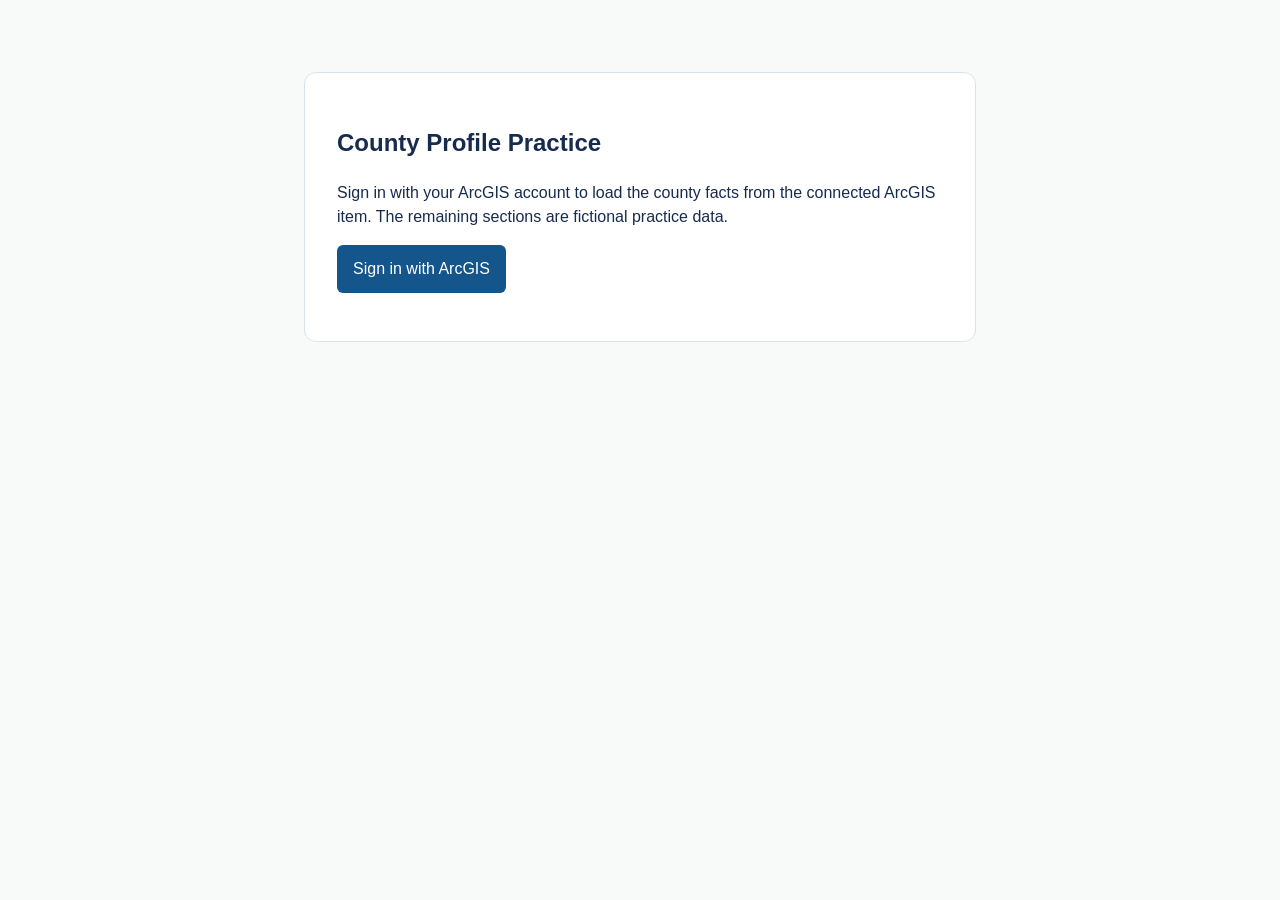
==== commit 7978d6c6: "Refresh generated county profiles" ====
--- a/docs/index.html
+++ b/docs/index.html
@@ -6,8 +6,21 @@
   <meta name="description" content="Fictional Cedar Demo County emergency management profile">
   <title>Cedar Demo County | Resilience Profile</title>
   <link rel="stylesheet" href="assets/dashboard.css">
+  <style>
+    #arcgis-gate { max-width: 42rem; margin: 8vh auto; padding: 2rem; border: 1px solid #d9e2eb; border-radius: 12px; background: #fff; color: #172b4d; font: 1rem/1.5 Arial, sans-serif; }
+    #arcgis-gate button { border: 0; border-radius: 6px; padding: .75rem 1rem; background: #14568b; color: #fff; font: inherit; cursor: pointer; }
+    #arcgis-status.error { color: #a12424; }
+    body:not(.arcgis-ready) > header, body:not(.arcgis-ready) > main, body:not(.arcgis-ready) > footer { display: none; }
+    @media print { .site-header nav, .hero-actions, footer { display: none !important; } body { background: #fff !important; } .section, .panel, .stat-card, .funding-total { break-inside: avoid; box-shadow: none !important; } * { -webkit-print-color-adjust: exact; print-color-adjust: exact; } }
+  </style>
 </head>
 <body>
+  <section id="arcgis-gate" aria-labelledby="arcgis-gate-title">
+    <h1 id="arcgis-gate-title">County Profile Practice</h1>
+    <p>Sign in with your ArcGIS account to load the county facts from the connected ArcGIS item. The remaining sections are fictional practice data.</p>
+    <button id="arcgis-sign-in" type="button">Sign in with ArcGIS</button>
+    <p id="arcgis-status" role="status" aria-live="polite"></p>
+  </section>
   <header class="site-header" id="top">
     <div class="wrap header-inner">
       <div class="brand"><span class="brand-icon" aria-hidden="true">◈</span><div><strong>County Resilience Lab</strong><small>Practice profile · fictional data</small></div></div>
@@ -17,13 +30,13 @@
   <main>
     <section class="hero">
       <div class="wrap hero-grid">
-        <div><p class="eyebrow">Emergency management profile / 2026 practice edition</p><h1 id="county-name">Cedar Demo County</h1><p class="hero-copy" id="description"></p><div class="hero-actions"><a class="button" href="#people">Explore the indicators <span aria-hidden="true">↗</span></a><a class="text-link" href="#methods">How these figures work</a><a class="text-link" href="Cedar_Demo_County_Resilience_Profile.pdf" download>Download PDF</a></div></div>
+        <div><p class="eyebrow">Emergency management profile / 2026 practice edition</p><h1 id="county-name">Cedar Demo County</h1><p class="hero-copy" id="description"></p><div class="hero-actions"><a class="button" href="#people">Explore the indicators <span aria-hidden="true">↗</span></a><a class="text-link" href="#methods">How these figures work</a><a class="button" href="Cedar_Demo_County_Resilience_Profile.pdf" download="Cedar_Demo_County_Resilience_Profile.pdf">Download PDF ↓</a><button class="button" id="download-pdf" type="button">Print / Save current page as PDF</button></div></div>
         <div class="hero-callout"><span class="callout-label">Planning snapshot</span><div class="callout-number" id="hero-population"></div><span>residents in the practice dataset</span><div class="callout-rule"></div><p>Use this page to explore how source files can produce a county profile. Every county, state, event, award, and zone shown here is invented.</p></div>
 
       </div>
     </section>
     <div class="fiction-banner"><div class="wrap"><strong>Fictional demonstration.</strong> This is not a real county assessment, FEMA award record, hazard forecast, or geographic map. Do not use these figures for decisions.</div></div>
-    <section class="section wrap" id="overview"><div class="section-head"><div><p class="eyebrow blue">01 / Overview</p><h2>Cedar at a glance</h2></div><p class="section-intro">A quick comparison with the invented Cedar State baseline.</p></div><div class="stat-grid" id="stat-grid"></div><div class="overview-note"><span class="note-icon">i</span><p>The population comes from <code>data/counties.csv</code>. The state comparison and the rest of this expanded profile come from <code>data/cedar_profile.json</code>.</p></div></section>
+    <section class="section wrap" id="overview"><div class="section-head"><div><p class="eyebrow blue">01 / Overview</p><h2>Cedar at a glance</h2></div><p class="section-intro">A quick comparison with the invented Cedar State baseline.</p></div><div class="stat-grid" id="stat-grid"></div><div class="overview-note"><span class="note-icon">i</span><p>The online profile and its downloadable PDF are generated from the county and profile files in this repository. Update the source files, then let the publishing workflow rebuild both versions.</p></div></section>
     <section class="section section-tint" id="people"><div class="wrap"><div class="section-head"><div><p class="eyebrow blue">02 / People &amp; place</p><h2>Indicators of support needs</h2></div><p class="section-intro">These group-level figures can guide outreach questions. They do not identify any individual or determine who needs help.</p></div><div class="people-layout"><div class="panel indicator-panel"><div class="panel-heading"><div><h3>County vs. state</h3><p>Percent of the relevant population or households</p></div><div class="legend"><span><i class="dot county-dot"></i> County</span><span><i class="dot state-dot"></i> State</span></div></div><div id="indicator-chart" class="indicator-chart"></div></div><div class="panel insight-panel"><div class="small-kicker">Read the comparison</div><h3>Where the county stands above the state</h3><div id="indicator-insights"></div><p class="fine-print">Percentage-point difference = county rate minus state rate. Each indicator has its own population base, shown in the chart.</p></div></div><div class="map-layout"><div class="panel map-panel"><div class="panel-heading"><div><h3>Schematic vulnerability heat map</h3><p>Invented planning zones · higher = more residents with one or more modeled support needs</p></div></div><div class="map-frame"><div class="compass">N ↑</div><div class="heat-grid" id="heat-grid" role="img" aria-label="Schematic heat map of 12 fictional Cedar Demo County planning zones"></div></div><div class="heat-legend"><span>Lower share</span><div class="gradient" aria-hidden="true"></div><span>Higher share</span></div></div><div class="panel map-explain"><div class="small-kicker">Map reading guide</div><h3>Where to focus a practice drill</h3><p id="hot-zone"></p><div class="map-metric"><strong id="heat-range"></strong><span>modeled zone score range</span></div><p>Each tile represents an invented zone, not a real tract or neighborhood. The scores are demonstration percentages and are not calculated from the countywide indicators above.</p><p>For a real heat map, replace these tiles with verified census or GIS boundaries and carefully sourced, privacy-aware measures.</p></div></div></div></section>
     <section class="section wrap" id="history"><div class="section-head"><div><p class="eyebrow blue">03 / Disaster history</p><h2>What happened in this practice scenario</h2></div><p class="section-intro">Four invented events show how duration, impacts, and assistance can appear together.</p></div><div class="history-layout"><div class="panel"><div class="panel-heading"><div><h3>Event timeline</h3><p>Type, duration, and community impacts</p></div></div><div id="event-timeline" class="timeline"></div></div><div class="panel awards-panel"><h3>Assistance by event</h3><p>PA and IA awarded in this fictional scenario</p><div id="event-awards" class="event-awards"></div><div class="legend bottom-legend"><span><i class="dot pa-dot"></i> Public Assistance</span><span><i class="dot ia-dot"></i> Individual Assistance</span></div></div></div></section>
     <section class="section section-tint" id="funding"><div class="wrap"><div class="section-head"><div><p class="eyebrow blue">04 / Recovery funding</p><h2>Where the practice dollars went</h2></div><p class="section-intro">PA categories describe eligible public work; IA supports individuals and households. Other grants are listed separately.</p></div><div class="funding-totals" id="funding-totals"></div><div class="funding-layout"><div class="panel"><div class="panel-heading"><div><h3>Public Assistance by category</h3><p>Fictional award dollars · total matches the event history</p></div></div><div id="pa-chart" class="pa-chart"></div></div><div class="panel grant-panel"><div class="panel-heading"><div><h3>Other emergency-related grants</h3><p>Prevention, readiness, and recovery projects</p></div></div><div id="grant-list"></div></div></div></div></section>
@@ -32,6 +45,6 @@
   </main>
   <footer><div class="wrap footer-inner"><span>County Resilience Lab · fictional practice profile</span><a href="#top">Back to top ↑</a></div></footer>
   <script>window.PROFILE_DATA = {"county": "Cedar Demo County", "state": "Cedar State", "as_of": "2026-01-01", "description": "A fictional county profile for practicing emergency management data and publishing workflows.", "state_facts": {"population": 1280000, "households": 493000, "median_household_income": 61500}, "indicators": [{"label": "People under 5", "county": 7.1, "state": 5.9, "note": "Share of all residents"}, {"label": "People age 65 and older", "county": 19.4, "state": 16.8, "note": "Share of all residents"}, {"label": "People of color, including Hispanic", "county": 32.0, "state": 27.0, "note": "Share of all residents"}, {"label": "Limited English proficiency", "county": 4.8, "state": 3.2, "note": "Share of residents age 5+"}, {"label": "Adults without high school diploma", "county": 13.2, "state": 10.4, "note": "Share of adults age 25+"}, {"label": "Families in poverty", "county": 14.1, "state": 10.0, "note": "Share of families"}, {"label": "Renter occupied homes", "county": 39.0, "state": 32.0, "note": "Share of occupied homes"}, {"label": "Households without a vehicle", "county": 8.2, "state": 5.1, "note": "Share of households"}, {"label": "People with a disability", "county": 17.8, "state": 14.3, "note": "Share of civilian noninstitutionalized residents"}, {"label": "People without health insurance", "county": 12.1, "state": 9.4, "note": "Share of residents under 65"}], "zones": [{"name": "Northwest", "score": 27, "population": 880}, {"name": "North Center", "score": 31, "population": 1100}, {"name": "Northeast", "score": 19, "population": 960}, {"name": "West Ridge", "score": 36, "population": 1010}, {"name": "Cedar Center", "score": 44, "population": 1690}, {"name": "East Center", "score": 35, "population": 1150}, {"name": "Southwest", "score": 23, "population": 840}, {"name": "South Center", "score": 40, "population": 1360}, {"name": "Southeast", "score": 29, "population": 1030}, {"name": "Far West", "score": 20, "population": 790}, {"name": "River Bend", "score": 42, "population": 1060}, {"name": "Far East", "score": 25, "population": 830}], "disasters": [{"year": 2019, "type": "Severe storm and straight-line wind", "duration_days": 3, "impact": "42 homes damaged; 11 road closures; 4-day power interruption in two zones.", "pa": 950000, "ia": 250000}, {"year": 2021, "type": "River flooding", "duration_days": 12, "impact": "310 homes affected; water plant access disrupted; 28 miles of roads damaged.", "pa": 2900000, "ia": 800000}, {"year": 2023, "type": "Tornado outbreak", "duration_days": 2, "impact": "145 structures damaged; 2 shelters opened; debris removal lasted 19 days.", "pa": 2450000, "ia": 650000}, {"year": 2025, "type": "Winter storm and ice", "duration_days": 7, "impact": "32% of customers lost power; 6 bridges closed; 3 warming centers opened.", "pa": 2100000, "ia": 450000}], "pa_categories": [{"code": "A", "name": "Debris removal", "amount": 1800000}, {"code": "B", "name": "Emergency protective measures", "amount": 2400000}, {"code": "C", "name": "Roads and bridges", "amount": 1150000}, {"code": "E", "name": "Public buildings", "amount": 1600000}, {"code": "F", "name": "Utilities", "amount": 1100000}, {"code": "G", "name": "Parks and recreation", "amount": 350000}], "grants": [{"name": "Hazard Mitigation Grant Program", "short": "HMGP", "year": 2022, "amount": 1600000, "purpose": "Elevate flood-prone homes and acquire repetitive-loss parcels."}, {"name": "Building Resilient Infrastructure and Communities", "short": "BRIC", "year": 2024, "amount": 2100000, "purpose": "Drainage upgrades and backup power for the water plant."}, {"name": "Emergency Management Performance Grant", "short": "EMPG", "year": 2025, "amount": 500000, "purpose": "Planning, exercises, and emergency operations center equipment."}], "hazards": [{"type": "River flooding", "score": 72, "likelihood": "High", "driver": "Floodplain exposure and two recent high-water events"}, {"type": "Tornado / severe wind", "score": 65, "likelihood": "High", "driver": "Open terrain and historic wind damage"}, {"type": "Extreme heat", "score": 58, "likelihood": "Moderate", "driver": "Older residents and limited cooling access"}, {"type": "Winter storm", "score": 46, "likelihood": "Moderate", "driver": "Power and road network sensitivity"}, {"type": "Wildfire", "score": 29, "likelihood": "Low", "driver": "Limited modeled wildland exposure"}], "facts": {"population": 12700, "households": 4800, "median_household_income": 52000}};</script>
-  <script src="assets/dashboard.js"></script>
+  <script src="assets/arcgis-connect.js"></script>
 </body>
 </html>
